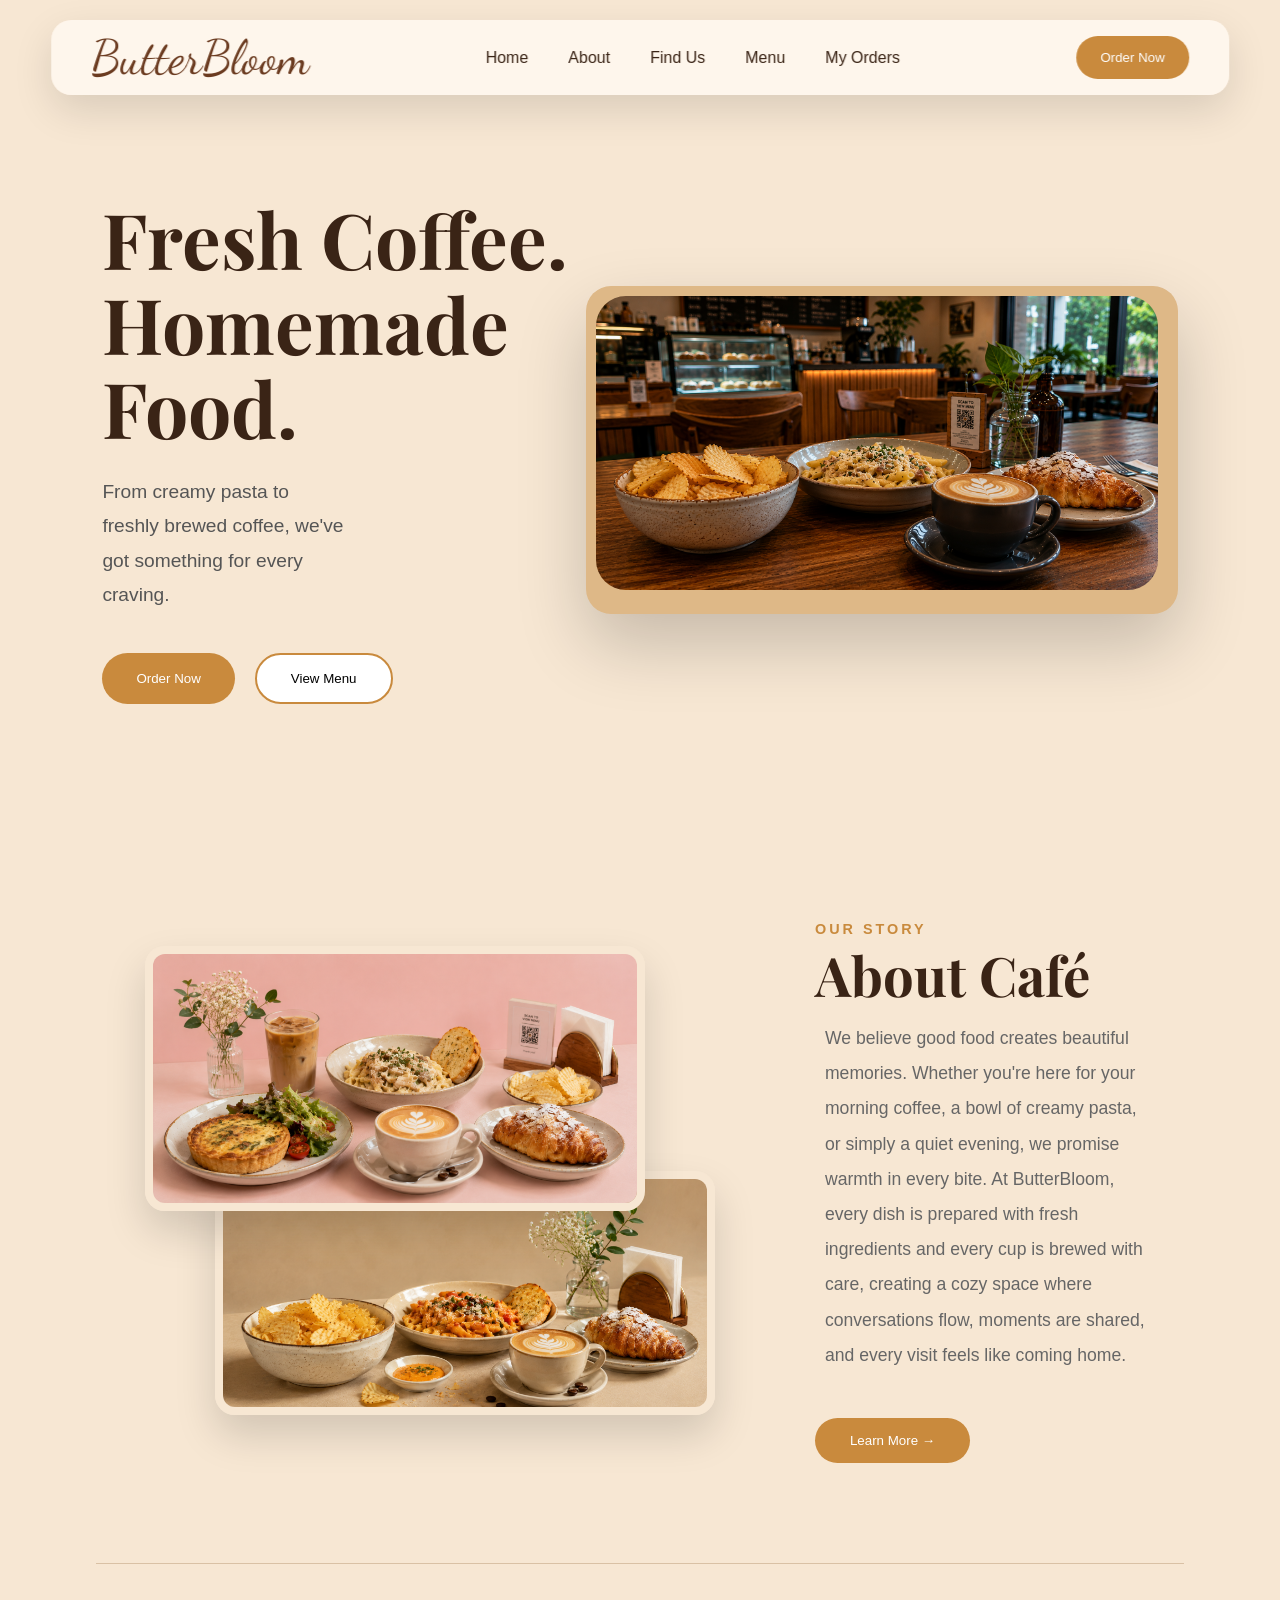
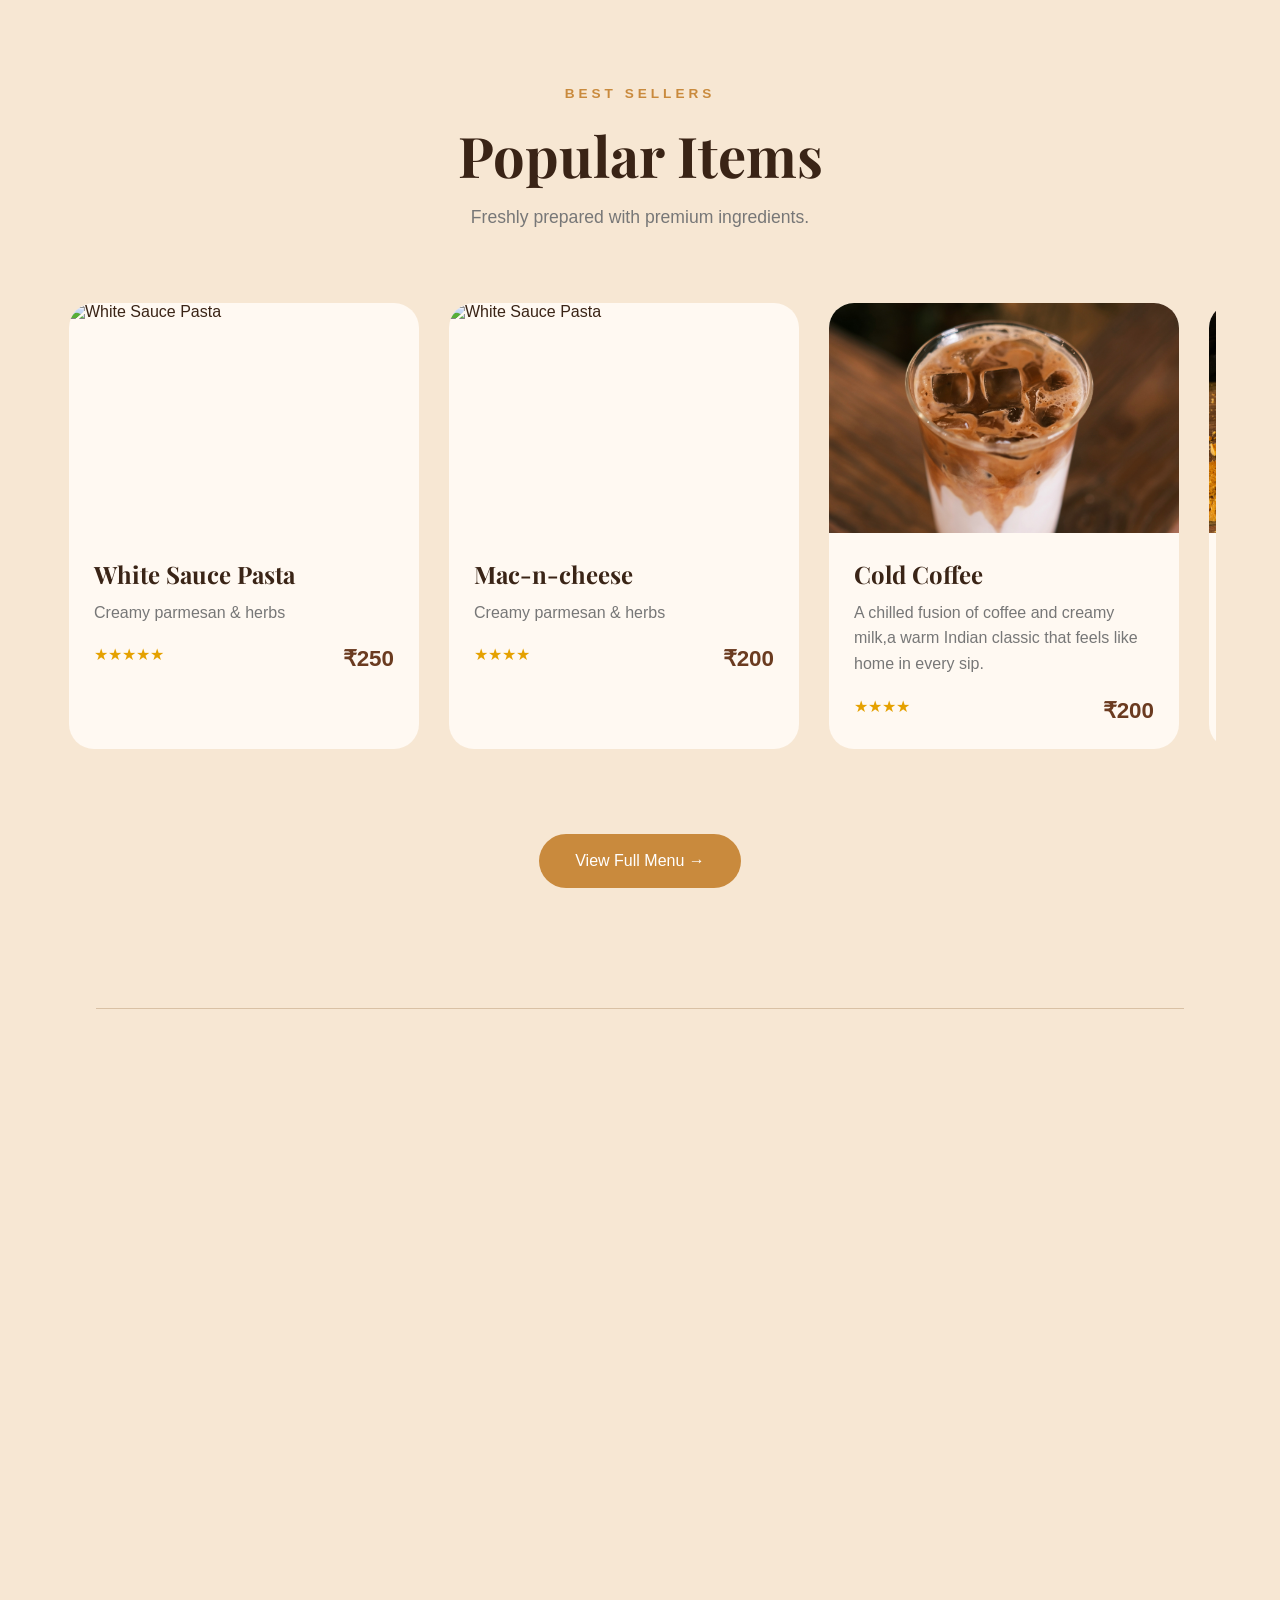
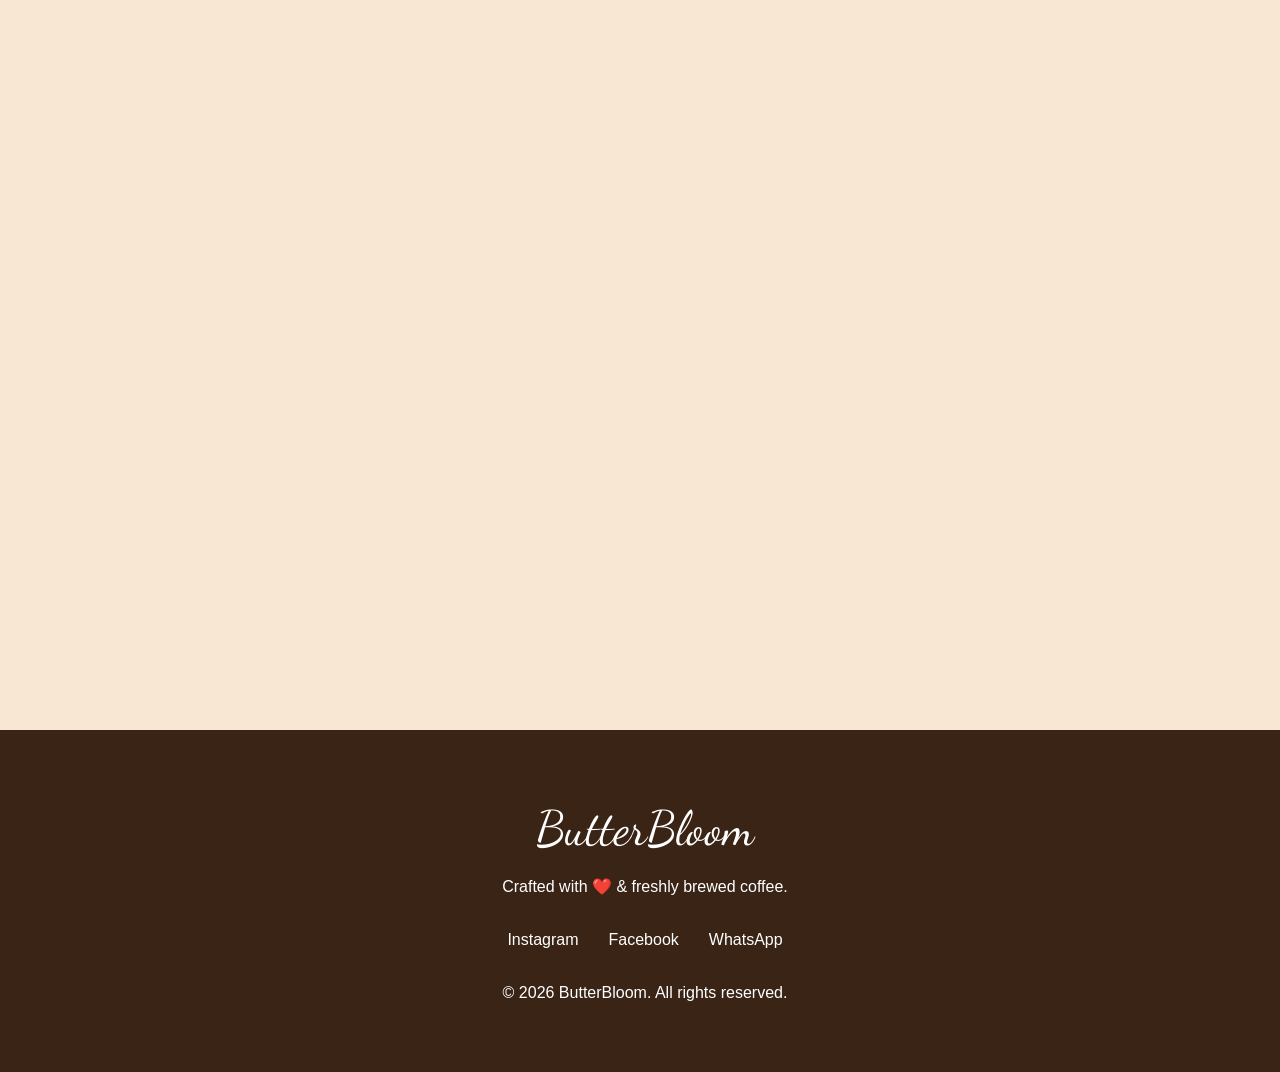
==== index.html @ 163ea584 "changed the media query" ====
<!DOCTYPE html>
<html lang="en">
<head>
    <meta charset="UTF-8">
    <meta name="viewport" content="width=device-width, initial-scale=1.0">
    <title>ButterBloom</title>
    <link rel="preconnect" href="https://fonts.googleapis.com">
<link rel="preconnect" href="https://fonts.gstatic.com" crossorigin>
<link href="https://fonts.googleapis.com/css2?family=Lora:wght@400;500;600;700&display=swap" rel="stylesheet">
    <link rel="stylesheet" href="./style/style.css">
    
   <link rel="preconnect" href="https://fonts.googleapis.com">
<link rel="preconnect" href="https://fonts.gstatic.com" crossorigin>
<link href="https://fonts.googleapis.com/css2?family=Lora:wght@400;500;600;700&display=swap" rel="stylesheet">
    <link rel="stylesheet" href="./style/style.css">
    <link rel="preconnect" href="https://fonts.googleapis.com">
<link rel="preconnect" href="https://fonts.gstatic.com" crossorigin>
<link href="https://fonts.googleapis.com/css2?family=Playfair+Display:ital,wght@0,400..900;1,400..900&display=swap" rel="stylesheet">
<link rel="preconnect" href="https://fonts.googleapis.com">
<link rel="preconnect" href="https://fonts.gstatic.com" crossorigin>
<link href="https://fonts.googleapis.com/css2?family=Dancing+Script:wght@400..700&display=swap" rel="stylesheet">
<link rel="preconnect" href="https://fonts.googleapis.com">
<link rel="preconnect" href="https://fonts.gstatic.com" crossorigin>
<link href="https://fonts.googleapis.com/css2?family=Poppins:ital,wght@0,100;0,200;0,300;0,400;0,500;0,600;0,700;0,800;0,900;1,100;1,200;1,300;1,400;1,500;1,600;1,700;1,800;1,900&display=swap" rel="stylesheet">
</head>
<body>

<!-- NAV BAR -->
    <nav class="navbar">

    <div class="logo">
        ButterBloom
    </div>

    <ul class="nav-links">
        <li><a class="active" href="index.html">Home</a></li>
        <li><a href="#about">About</a></li>
        <li><a  href="#find">Find Us</a></li>
        <li><a href="./pages/menu.html">Menu</a></li>
        <li><a href="../pages/orders.html">My Orders</a></li>
    </ul>

    <button class="order-btn">
      <a href="../pages/menu.html">Order Now</a>
    </button>

</nav>

<!-- HAMBURGER -->

<nav class="hamburger" id="hamburger">
    <!-- <div class="logo2">ButterBloom</div> -->
    <button class="hamburger-btn" id="menuToggle" aria-label="Toggle Navigation" aria-expanded="false">
    <span class="bar"></span>
    <span class="bar"></span>
    <span class="bar"></span>
  </button>

    <!-- <button class="hamburger-btn">☰</button> -->
    <ul class="ham-nav-links" id="ham-nav-links">
        <li><a href="index.html">Home</a></li>
        <li><a href="#about">About</a></li>
        <li><a href="menu.html">Menu</a></li>
        <li><a href="#contact">Contact</a></li>
        <li><a href="../pages/menu.html">My Orders</a></li>
    </ul>
</nav>

<!-- HERO SECTION -->

<section class="hero">

    <div class="hero-content" >

        <h1>
            Fresh Coffee.<br>
            Homemade Food.
        </h1>

        <p>

            From creamy pasta to freshly brewed coffee,
            we've got something for every craving.

        </p>

        <div class="hero-buttons">

            <button class="primary">
             <a href="menu.html"> Order Now</a>
            </button>

            <button class="secondary">
               <a href="menu.html" >View Menu</a>
            </button>

        </div>

    </div>


    <div class="hero-right">

        <img src="../images/img1.png">

    </div>

</section>

<div class="divider hero-about-div"></div>

<!-- ABOUT -->

<section class="about" id="about">

    <span class="section-tag phone-about">
        OUR STORY
    </span>

    <h2 class="phone-about">
        About Café
    </h2>


    <div class="about-images reveal">

        <!-- <img src="../images/img1.png" class="img-big"> -->

        <img src="../images/img2.jpeg" class="img-small top">

        <img src="../images/img3.jpeg" class="img-small bottom">

    </div>


    <div class="about-content reveal">

        <span class="section-tag desktop-about">
            OUR STORY
        </span>

        <h2 class="desktop-about">
            About Café
        </h2>

        <p>

            We believe good food creates beautiful memories. 
            Whether you're here for your morning coffee, a bowl of creamy pasta, or simply a quiet evening, 
            we promise warmth in every bite. 
            At ButterBloom, every dish is prepared with fresh ingredients 
            and every cup is brewed with care, creating a cozy space where conversations flow, 
            moments are shared, and every visit feels like coming home.

        </p>

        <button class="learn-btn">

            Learn More →

        </button>

    </div>

</section>

<div class="divider"></div>


<!-- <img src="https://cdn-icons-png.flaticon.com/512/924/924514.png"
class="bean bean1">

<img src="https://cdn-icons-png.flaticon.com/512/924/924514.png" 
class="bean bean2">-->


<!-- POPULAR ITEMS -->

<section class="popular-section reveal" id="popular">

    <div class="section-header">
        <span>BEST SELLERS</span>
        <h2>Popular Items</h2>
        <p>Freshly prepared with premium ingredients.</p>
    </div>

    <div class="carousel-container">

        <!-- <button id="left" class="carousel-nav">&#10094;</button> -->

        <div class="carousel">

            <div class="card">
                <img src="https://b2958125.smushcdn.com/2958125/wp-content/uploads/white-sauce-pasta-with-cheese.jpg?lossy=1&strip=1&webp=1" alt="White Sauce Pasta">

                <div class="card-content">
                    <h3>White Sauce Pasta</h3>
                    <p>Creamy parmesan & herbs</p>

                    <div class="price-row">
                        <span class="rating">★★★★★</span>
                        <span class="price">₹250</span>
                    </div>
                </div>
            </div>

            <div class="card">
                <img src="https://www.yummytummyaarthi.com/wp-content/uploads/2024/01/mac-and-cheese-1.jpg" alt="White Sauce Pasta">

                <div class="card-content">
                    <h3>Mac-n-cheese</h3>
                    <p>Creamy parmesan & herbs</p>

                    <div class="price-row">
                        <span class="rating">★★★★</span>
                        <span class="price">₹200</span>
                    </div>
                </div>
            </div>

            <div class="card">
                <img src="../images/drinks/coldcoffee.jpg" alt="White Sauce Pasta">

                <div class="card-content">
                    <h3>Cold Coffee</h3>
                    <p>A chilled fusion of coffee and creamy milk,a warm Indian classic that feels like home in every sip.</p>

                    <div class="price-row">
                        <span class="rating">★★★★</span>
                        <span class="price">₹200</span>
                    </div>
                </div>
            </div>

            <div class="card">
                <img src="./images/desserts/cheesecake.jpg" alt="White Sauce Pasta">

                <div class="card-content">
                    <h3>Cheese Cake</h3>
                    <p>A chilled fusion of coffee and creamy milk,a warm Indian classic that feels like home in every sip.</p>

                    <div class="price-row">
                        <span class="rating">★★★★</span>
                        <span class="price">₹200</span>
                    </div>
                </div>
            </div>

            <div class="card">
                <img src="./images/pizza/paneertikkapizza.jpg" alt="White Sauce Pasta">

                <div class="card-content">
                    <h3>Paneer Tikka Pizza</h3>
                    <p>A chilled fusion of coffee and creamy milk,a warm Indian classic that feels like home in every sip.</p>

                    <div class="price-row">
                        <span class="rating">★★★★</span>
                        <span class="price">₹200</span>
                    </div>
                </div>
            </div>


        </div>

        <!-- <button id="right" class="carousel-nav">&#10095;</button> -->

    </div>

    <a href="menu.html" class="menu-btn">
        View Full Menu →
    </a>

</section>

<div class="divider"></div>

<!-- TESTIMONIALS -->

<section class="testimonials reveal">

    <div class="section-header">
        <span>HAPPY CUSTOMERS</span>
        <h2>What People Say</h2>
        <p>Every smile begins with great food.</p>
    </div>

    <div class="testimonial-grid">

        <div class="testimonial-card">
            <div class="stars">★★★★★</div>

            <p>
                The pasta was absolutely delicious and the coffee was one of the
                best I've had. Cozy atmosphere too!
            </p>

            <h4>— Ananya Sharma</h4>
        </div>

        <div class="testimonial-card">
            <div class="stars">★★★★★</div>

            <p>
                Beautiful interiors, quick service and amazing desserts.
                Definitely coming back.
            </p>

            <h4>— Rahul Verma</h4>
        </div>

        <div class="testimonial-card">
            <div class="stars">★★★★★</div>

            <p>
                Loved the ambience. Perfect place to work while enjoying
                a hot cappuccino.
            </p>

            <h4>— Priya Singh</h4>
        </div>

    </div>

</section>

<!-- VISIT US -->

<section class="location reveal" id="find">

    <div class="location-text">

        <span>VISIT US</span>

        <h2>Come Say Hello!</h2>

        <p>
            OUTR<br>
            Bhubaneswar, Odisha
        </p>

        <p>
            Monday - Sunday<br>
            9:00 AM – 8:00 PM
        </p>

        <a href="https://maps.app.goo.gl/BBpHZrZ3RLoeZN6t5" target="_blank" class="primary">
            Get Directions
        </a>

    </div>

    <div class="location-map">

<iframe src="https://www.google.com/maps/embed?pb=!1m18!1m12!1m3!1d1185.2196387924635!2d85.77643682173945!3d20.27662476105991!2m3!1f0!2f0!3f0!3m2!1i1024!2i768!4f13.1!3m3!1m2!1s0x3a19a7001a814341%3A0x3f0c73b7deecc398!2sNesCafe%20OUTR!5e0!3m2!1sen!2sin!4v1782449483945!5m2!1sen!2sin" width="500" height="300" style="border:0;" allowfullscreen="" loading="lazy" referrerpolicy="strict-origin-when-cross-origin"></iframe>    </div>

</section>

<!-- FOOTER -->

<footer>

    <div class="footer-logo">
        ButterBloom
    </div>

    <p>
        Crafted with ❤️ & freshly brewed coffee.
    </p>

    <div class="footer-links">

        <a href="https://instagram.com" target="_blank">Instagram</a>
        <a href="https://facebook.com" target="_blank">Facebook</a>
        <a href="https://web.whatsapp.com" target="_blank">WhatsApp</a>

    </div>

    <p class="copyright">
        © 2026 ButterBloom. All rights reserved.
    </p>

</footer>
</section>
<button id="topBtn">
    ↑
</button>

<script src="../script/script.js"></script>

</body>




</html>
---- style/style.css ----
*{
    margin:0;
    padding:0;
    box-sizing:border-box;
}

html{
    scroll-behavior:smooth;
}

body{

    background:#F7E7D3;

    font-family:'DM Sans',sans-serif;

    color:#3A2416;

    overflow-x:hidden;

}

/* nav bar */

.navbar{

    position:fixed;
    top:20px;
    left:50%;
    transform:translateX(-50%);
    width:92%;
    height:75px;

    display:flex;
    justify-content:space-between;
    align-items:center;
    
    padding:0 40px;
    background:rgba(255,248,240,.85);
    backdrop-filter:blur(5px);
    
    border-radius:20px;
    box-shadow: 0 15px 40px rgba(0,0,0,.12);
    
    z-index:1000;
    transition:.35s;
}

.navbar:hover{

    transform:
    translateX(-50%)
    translateY(-2px);
}

.logo{

    font-family:"Dancing Script",cursive;
    font-size:3rem;
    color:#6b3b20;
}

.nav-links{

    display:flex;
    list-style:none;
    gap:40px;
}

.nav-links a{

    text-decoration:none;
    color:#3A2416;
    font-weight:500;
    transition:.3s;
}

.nav-links a:hover{

    color:#C98A3D;
}

@media (max-width: 1000px) {
    .nav-links {
        display: none;
    }

    .order-btn {
        display: none;
    }

    .navbar {
        padding: 0px 20px;
        height: 75px;
        width: auto;
    }
    
}

.hamburger{
    display:none;
}

.hamburger-btn{
    position:fixed;
    top:30px;
    left:10px;
    z-index:1201;
    width: 45px;;
    height: 45px;;
    border:none;
    border-radius:50%;
    background:#C98A3D;
    cursor:pointer;
    align-items:center;
    justify-content:center;
    flex-direction:column;
    gap:6px;
}

.bar{
    display:block;
    width:24px;
    height:3px;
    border-radius:999px;
    background:white;
    transition:.28s ease;
}

.hamburger.open .bar:nth-child(1){
    transform:translateY(8.5px) rotate(45deg);
}

.hamburger.open .bar:nth-child(2){
    opacity:0;
}

.hamburger.open .bar:nth-child(3){
    transform:translateY(-8.5px) rotate(-45deg);
}

.ham-nav-links {
    position:fixed;
    top:92px;
    left: 10px;
    z-index:1200;
    display:flex;
    flex-direction:column;
    gap:6px;
    width:220px;
    list-style:none;
    padding:14px;
    border-radius:18px;
    background:rgba(255,248,240,.96);
    box-shadow:0 18px 42px rgba(0,0,0,.2);
    backdrop-filter:blur(8px);
    opacity:0;
    transform:translateY(-12px) scale(.96);
    pointer-events:none;
    transition:.28s ease;
}

.ham-nav-links.active {
    opacity:1;
    transform:translateY(0) scale(1);
    pointer-events:auto;
}

.ham-nav-links a{
    display:block;
    color:#3A2416;
    text-decoration:none;
    font-family:"Poppins", sans-serif;
    font-weight:600;
    padding:12px 14px;
    border-radius:12px;
    transition:.25s ease;
}

.ham-nav-links a:hover{
    background:#f6d2a5;
    color:#8a520d;
}

@media (max-width: 1000px) {
    .hamburger {
        display:block;
    }

    .hamburger-btn{
        display:flex;
    }
}

/* order button */

.order-btn{

    border:none;
    padding: 14px 24px;
    border-radius:30px;
    background:#C98A3D;
    color:white;
    cursor:pointer;
    transition:.3s;
    text-decoration:none;
}

.order-btn:hover{

    transform:translateY(-1px);
}

/* hero image*/

.hero{

    min-height:100vh;
    display:flex;
    align-items:center;
    justify-content:space-between;
    padding: 10px 8% 10px;
    position:relative;
    overflow:hidden;
}

.hero-content{

    width:45%;
}

.hero-content h1{

    font-family:"Playfair Display";
    font-size:4.8rem;
    line-height:1.1;
    margin-bottom:25px;
}

.hero-content p{

    font-size:1.2rem;
    line-height:1.8;
    color:#555;
    width:50%;
}

.hero-right{

    width:55%;
    padding: 10px 20px 20px 10px;
    background-color: burlywood;
    border-radius: 25px;
    box-shadow: 0 30px 70px rgba(0,0,0,.20);
}

.hero-right img{

    width:100%;
    border-radius:30px;
}

.hero-about-div {
    display: none;
}

@media (max-width: 1000px) {

    .hero {
        flex-direction: column;
        align-items: center;
        gap: 30px;
        min-width: auto;
        padding: 120px 30px 50px;
        justify-content:center;
        min-height: auto;
        
    }

    .hero-content, .hero-right {
        width: 100%;
    }



    .hero-content p{
        width: 100%;
    }

    .hero-content h1{
        font-size: 3rem;
    }

    .hero-right {
        width: 80%;
        padding: 5px 10px 10px 5px;
        background-color: burlywood;
        border-radius: 25px;
        box-shadow: 10px 10px 10px rgba(0,0,0,.10);
        margin-top: 20px;
    }

    .hero-buttons{
        flex-direction:column;
        width:90%;
        justify-content: space-between;
        align-items: center;
    }

    .primary,
    .secondary{
        width:50%;
        justify-content: center;

    }

    .hero-about-div {
        display: flex;
    }

}

/* buttons */

.hero-buttons{

    display:flex;
    gap:20px;
    margin:40px 0 0;
}

.primary{

    padding: 16px 34px;
    border:none;
    border-radius:35px;
    background:#C98A3D;
    color:white;
    cursor:pointer;
    text-decoration: none;
}

.secondary{

    padding: 16px 34px;
    border:2px solid #C98A3D;
    background:white;
    border-radius:35px;
    cursor:pointer;
    
}

.secondary a{
    text-decoration: none;
    color: black;
}

/* About */

.about{

    display:flex;
    justify-content:space-between;
    align-items:center;
    padding:20px 9% 100px;
}

.about p{
    padding: 10px;
}

.about-images{

    width:90%;
    position:relative;
}

.img-big{

    width:100%;
    border-radius:28px;
    box-shadow: 0 25px 60px rgba(0,0,0,.15);
}

.phone-about {
    display: none;
}

.top{

    position:absolute;
    width:500px;
    top: -20px;
    right:100px;
    border-radius:20px;
    border:8px solid #F7E7D3;
    box-shadow: 0 20px 40px rgba(0,0,0,.15);
}

.bottom{

    position:absolute;
    width:500px;
    bottom: -20px;
    left: 30px;
    border-radius:20px;
    border:8px solid #F7E7D3;
    box-shadow: 0 20px 40px rgba(0,0,0,.15);
}

.about-content{

    width:45%;
}

.section-tag{

    letter-spacing:3px;
    color:#C98A3D;
    font-size:.9rem;
    font-weight:bold;
}

.about-content h2{

    font-family:"Playfair Display";
    font-size:3.4rem;
    margin: 15px 0 25px;
}

.about h2{

    font-family:"Playfair Display";
    font-size:3.4rem;
    margin: 0px 0 0px;
}

.about-content p{

    font-size:1.1rem;
    line-height:2;
    color:#666;
    margin-bottom:35px;
}

.learn-btn{

    background:#C98A3D;
    color:white;
    border:none;
    padding: 15px 35px;
    border-radius:35px;
    cursor:pointer;
    transition:.35s;
}

.learn-btn:hover{

    transform:translateY(-5px);
    box-shadow: 0 15px 30px rgba(0,0,0,.15);
}

@media (max-width:1100px){

    .about{
        flex-direction:column;
    }

    .about-images,
    .about-content{
        width:100%;
    }

    .about-images img{
        width: 80%;
        top: 30px;
    }

    .top {
        right: 30px;
        top: 0px;
    }

    .bottom {
        left: 50px;
        bottom: 0px;
    }

    .desktop-about {
        display: none;
    }

    .phone-about {
        display: flex;
    }

    .about-content{
        text-align:center;
        margin-top: 50px;
    }

    .top, .bottom {
        position: relative;
        width: 45%;
        border: none;
        margin-top: 20px;
    }

    .about-images {
        display: flex;
        flex-direction: column;
        align-items: center;
    }

}

/* divider */

.divider{

    width:85%;
    height:1px;
    background:#d9c1a5;
    margin:auto;
}



/* floating beans */

/* .bean{

    position:absolute;
    width:50px;
    opacity:.6;
}

.bean1{

    top:900px;
    left:80px;
}

.bean2{

    top:1200px;
    right:120px;
} */

/* reveal animation */

.reveal{

    opacity:0;
    transform:translateY(80px);
    transition:1s;
}

.reveal.active{

    opacity:1;
    transform:translateY(0);
}

/* popular items */

.popular-section {
    padding: 120px 5%;
    background: #F7E7D3;
}

.section-header {
    text-align: center;
    margin-bottom: 60px;
}

.section-header span {
    color: #C98A3D;
    letter-spacing: 4px;
    font-size: .85rem;
    font-weight: 700;
}

.section-header h2 {
    font-family: "Playfair Display", serif;
    font-size: 3.5rem;
    margin: 15px 0;
}

.section-header p {
    color: #777;
    font-size: 1.1rem;
}

.carousel-container {
    position: relative;
}

.carousel {
    display: flex;
    gap: 30px;
    overflow-x: auto;
    scroll-behavior: smooth;
    scrollbar-width: none;
    padding: 15px 5px;
}

.carousel::-webkit-scrollbar {
    display: none;
}

.card {
    min-width: 350px;
    background: #FFF9F2;
    border-radius: 25px;
    overflow: hidden;
    flex-shrink: 0;
    /* box-shadow: 0 15px 35px rgba(0,0,0,.08); */
    transition: .35s;
    overflow-wrap: break-word;
    max-width: 350px;
    
    display: flex;
    flex-direction: column;
    flex: 1;
}

.card:hover {
    transform: translateY(-12px);
    box-shadow: 0 10px 20px rgba(0,0,0,.18);
}

.card img {
    width: 100%;
    height: 230px;
    object-fit: cover;
    transition: .4s;
}

.card-content {
    padding: 25px;
}

.card-content h3 {
    font-family: "Playfair Display", serif;
    font-size: 1.5rem;
    margin-bottom: 10px;
}

.card-content p {
    color: #777;
    line-height: 1.6;
    margin-bottom: 20px;
}

.price-row {
    display: flex;
    justify-content: space-between;
    /* align-items: center; */
    
}

.rating {
    color: #E5A100;
}

.price {
    color: #6B3B20;
    font-size: 1.4rem;
    font-weight: bold;
}

#left {
    left: -25px;
}

#right {
    right: -25px;
}

.menu-btn {
    display: block;
    width: fit-content;
    margin: 70px auto 0;
    padding: 18px 36px;
    background: #C98A3D;
    color: white;
    text-decoration: none;
    border-radius: 40px;
    transition: .35s;
}

.menu-btn:hover {
    transform: translateY(-5px);
    box-shadow: 0 15px 30px rgba(0,0,0,.15);
}

@media (max-width:600px){

    .card{
        min-width:85%;
    }

}

/* testimonial */

.testimonials {
    padding: 120px 8%;
}

.testimonial-grid {
    display: flex;
    gap: 30px;
    margin-top: 60px;
}

.testimonial-card {
    flex: 1;
    background: #FFF9F2;
    padding: 35px;
    border-radius: 20px;
    box-shadow: 0 15px 35px rgba(0,0,0,.08);
    transition: .3s;
}

.testimonial-card:hover {
    transform: translateY(-10px);
    box-shadow: 0 20px 45px rgba(0,0,0,.15);
}

.stars {
    color: #E5A100;
    font-size: 1.3rem;
    margin-bottom: 15px;
}

.testimonial-card p {
    color: #666;
    line-height: 1.8;
}

.testimonial-card h4 {
    margin-top: 20px;
    color: #3A2416;
}

@media (max-width:900px){

    .testimonial-grid{
        flex-direction:column;
    }

}

/* find us */

.location {
    display: flex;
    justify-content: space-between;
    align-items: center;
    gap: 60px;
    padding: 120px 8%;
}

.location-text {
    width: 40%;
}

.location-text h2 {
    font-family: "Playfair Display", serif;
    font-size: 3rem;
    margin: 15px 0 30px;
}

.location-text p {
    line-height: 2;
    margin-bottom: 25px;
    color: #666;
}

.location-map {
    width: 55%;
}

.location-map iframe {
    width: 100%;
    height: 400px;
    border: none;
    border-radius: 20px;
    box-shadow: 0 20px 45px rgba(0,0,0,.12);
}

@media (max-width:900px){

    .location{
        flex-direction:column;
    }

    .location-text,
    .location-map{
        width:100%;
    }

}

/* footer */

footer {
    background-color:#3A2416;
    color: white;
    text-align: center;
    padding: 70px 20px;
    margin-right: -10px;
}

.footer-logo {
    font-family: "Dancing Script",cursive;
    font-size: 3rem;
    margin-bottom: 20px;
    /* color:#3A2416; */
}

.footer-links {
    display: flex;
    justify-content: center;
    gap: 30px;
    margin: 35px 0;
    cursor: pointer;
}

.footer-links a {
    color: white;
    text-decoration: none;
    transition: .3s;
    /* color:#3A2416; */
}

.footer-links a:hover {
    color: #C98A3D;
}

@media (max-width:600px){

    .footer-links{
        flex-direction:column;
        gap:15px;
    }

}

/* back to top */

#topBtn {
    position: fixed;
    right: 30px;
    bottom:120px;
    width: 55px;
    height: 55px;
    border: none;
    border-radius: 50%;
    background: #C98A3D;
    color: white;
    font-size: 1.4rem;
    cursor: pointer;
    display: block;
    box-shadow: 0 10px 30px rgba(0,0,0,.2);
    transition: 0.2s;
    opacity: 75%;
}

#topBtn:hover {
    opacity: 100%;
}

.order-btn a{
    text-decoration:none;
    color:white;
}

.primary a{
    text-decoration:none;
    color:white;
}

.secondary a{
    text-decoration:none;
    
}

.filter-btn {
  padding: 10px 16px;
  border: none;
  background: transparent;
  cursor: pointer;
  transition: 0.3s;
  border: 2px solid #C98A3D;
  border-radius:20px;
}

.filter-btn:hover {
  color: #C98A3D; ; /*  order-now color */
}

.filter-btn.active {
  background-color:#C98A3D;
  color: white;
  border-radius: 20px;
}

.nav-links a.active{
    color: #B65E3C;
    font-weight:600;
    position:relative;

}

/* for all sections */
@media (max-width:768px) {

    h1{
        font-size:2.8rem;
    }

    h2{
        font-size:2rem;
    }

}

@media (max-width:1000px){

    section{
        padding:80px 20px;
    }

    button{

        min-height:48px;
        padding:14px 28px;
    }

}
---- style/style.css ----
*{
    margin:0;
    padding:0;
    box-sizing:border-box;
}

html{
    scroll-behavior:smooth;
}

body{

    background:#F7E7D3;

    font-family:'DM Sans',sans-serif;

    color:#3A2416;

    overflow-x:hidden;

}

/* nav bar */

.navbar{

    position:fixed;
    top:20px;
    left:50%;
    transform:translateX(-50%);
    width:92%;
    height:75px;

    display:flex;
    justify-content:space-between;
    align-items:center;
    
    padding:0 40px;
    background:rgba(255,248,240,.85);
    backdrop-filter:blur(5px);
    
    border-radius:20px;
    box-shadow: 0 15px 40px rgba(0,0,0,.12);
    
    z-index:1000;
    transition:.35s;
}

.navbar:hover{

    transform:
    translateX(-50%)
    translateY(-2px);
}

.logo{

    font-family:"Dancing Script",cursive;
    font-size:3rem;
    color:#6b3b20;
}

.nav-links{

    display:flex;
    list-style:none;
    gap:40px;
}

.nav-links a{

    text-decoration:none;
    color:#3A2416;
    font-weight:500;
    transition:.3s;
}

.nav-links a:hover{

    color:#C98A3D;
}

@media (max-width: 1000px) {
    .nav-links {
        display: none;
    }

    .order-btn {
        display: none;
    }

    .navbar {
        padding: 0px 20px;
        height: 75px;
        width: auto;
    }
    
}

.hamburger{
    display:none;
}

.hamburger-btn{
    position:fixed;
    top:30px;
    left:10px;
    z-index:1201;
    width: 45px;;
    height: 45px;;
    border:none;
    border-radius:50%;
    background:#C98A3D;
    cursor:pointer;
    align-items:center;
    justify-content:center;
    flex-direction:column;
    gap:6px;
}

.bar{
    display:block;
    width:24px;
    height:3px;
    border-radius:999px;
    background:white;
    transition:.28s ease;
}

.hamburger.open .bar:nth-child(1){
    transform:translateY(8.5px) rotate(45deg);
}

.hamburger.open .bar:nth-child(2){
    opacity:0;
}

.hamburger.open .bar:nth-child(3){
    transform:translateY(-8.5px) rotate(-45deg);
}

.ham-nav-links {
    position:fixed;
    top:92px;
    left: 10px;
    z-index:1200;
    display:flex;
    flex-direction:column;
    gap:6px;
    width:220px;
    list-style:none;
    padding:14px;
    border-radius:18px;
    background:rgba(255,248,240,.96);
    box-shadow:0 18px 42px rgba(0,0,0,.2);
    backdrop-filter:blur(8px);
    opacity:0;
    transform:translateY(-12px) scale(.96);
    pointer-events:none;
    transition:.28s ease;
}

.ham-nav-links.active {
    opacity:1;
    transform:translateY(0) scale(1);
    pointer-events:auto;
}

.ham-nav-links a{
    display:block;
    color:#3A2416;
    text-decoration:none;
    font-family:"Poppins", sans-serif;
    font-weight:600;
    padding:12px 14px;
    border-radius:12px;
    transition:.25s ease;
}

.ham-nav-links a:hover{
    background:#f6d2a5;
    color:#8a520d;
}

@media (max-width: 1000px) {
    .hamburger {
        display:block;
    }

    .hamburger-btn{
        display:flex;
    }
}

/* order button */

.order-btn{

    border:none;
    padding: 14px 24px;
    border-radius:30px;
    background:#C98A3D;
    color:white;
    cursor:pointer;
    transition:.3s;
    text-decoration:none;
}

.order-btn:hover{

    transform:translateY(-1px);
}

/* hero image*/

.hero{

    min-height:100vh;
    display:flex;
    align-items:center;
    justify-content:space-between;
    padding: 10px 8% 10px;
    position:relative;
    overflow:hidden;
}

.hero-content{

    width:45%;
}

.hero-content h1{

    font-family:"Playfair Display";
    font-size:4.8rem;
    line-height:1.1;
    margin-bottom:25px;
}

.hero-content p{

    font-size:1.2rem;
    line-height:1.8;
    color:#555;
    width:50%;
}

.hero-right{

    width:55%;
    padding: 10px 20px 20px 10px;
    background-color: burlywood;
    border-radius: 25px;
    box-shadow: 0 30px 70px rgba(0,0,0,.20);
}

.hero-right img{

    width:100%;
    border-radius:30px;
}

.hero-about-div {
    display: none;
}

@media (max-width: 1000px) {

    .hero {
        flex-direction: column;
        align-items: center;
        gap: 30px;
        min-width: auto;
        padding: 120px 30px 50px;
        justify-content:center;
        min-height: auto;
        
    }

    .hero-content, .hero-right {
        width: 100%;
    }



    .hero-content p{
        width: 100%;
    }

    .hero-content h1{
        font-size: 3rem;
    }

    .hero-right {
        width: 80%;
        padding: 5px 10px 10px 5px;
        background-color: burlywood;
        border-radius: 25px;
        box-shadow: 10px 10px 10px rgba(0,0,0,.10);
        margin-top: 20px;
    }

    .hero-buttons{
        flex-direction:column;
        width:90%;
        justify-content: space-between;
        align-items: center;
    }

    .primary,
    .secondary{
        width:50%;
        justify-content: center;

    }

    .hero-about-div {
        display: flex;
    }

}

/* buttons */

.hero-buttons{

    display:flex;
    gap:20px;
    margin:40px 0 0;
}

.primary{

    padding: 16px 34px;
    border:none;
    border-radius:35px;
    background:#C98A3D;
    color:white;
    cursor:pointer;
    text-decoration: none;
}

.secondary{

    padding: 16px 34px;
    border:2px solid #C98A3D;
    background:white;
    border-radius:35px;
    cursor:pointer;
    
}

.secondary a{
    text-decoration: none;
    color: black;
}

/* About */

.about{

    display:flex;
    justify-content:space-between;
    align-items:center;
    padding:20px 9% 100px;
}

.about p{
    padding: 10px;
}

.about-images{

    width:90%;
    position:relative;
}

.img-big{

    width:100%;
    border-radius:28px;
    box-shadow: 0 25px 60px rgba(0,0,0,.15);
}

.phone-about {
    display: none;
}

.top{

    position:absolute;
    width:500px;
    top: -20px;
    right:100px;
    border-radius:20px;
    border:8px solid #F7E7D3;
    box-shadow: 0 20px 40px rgba(0,0,0,.15);
}

.bottom{

    position:absolute;
    width:500px;
    bottom: -20px;
    left: 30px;
    border-radius:20px;
    border:8px solid #F7E7D3;
    box-shadow: 0 20px 40px rgba(0,0,0,.15);
}

.about-content{

    width:45%;
}

.section-tag{

    letter-spacing:3px;
    color:#C98A3D;
    font-size:.9rem;
    font-weight:bold;
}

.about-content h2{

    font-family:"Playfair Display";
    font-size:3.4rem;
    margin: 15px 0 25px;
}

.about h2{

    font-family:"Playfair Display";
    font-size:3.4rem;
    margin: 0px 0 0px;
}

.about-content p{

    font-size:1.1rem;
    line-height:2;
    color:#666;
    margin-bottom:35px;
}

.learn-btn{

    background:#C98A3D;
    color:white;
    border:none;
    padding: 15px 35px;
    border-radius:35px;
    cursor:pointer;
    transition:.35s;
}

.learn-btn:hover{

    transform:translateY(-5px);
    box-shadow: 0 15px 30px rgba(0,0,0,.15);
}

@media (max-width:1100px){

    .about{
        flex-direction:column;
    }

    .about-images,
    .about-content{
        width:100%;
    }

    .about-images img{
        width: 80%;
        top: 30px;
    }

    .top {
        right: 30px;
        top: 0px;
    }

    .bottom {
        left: 50px;
        bottom: 0px;
    }

    .desktop-about {
        display: none;
    }

    .phone-about {
        display: flex;
    }

    .about-content{
        text-align:center;
        margin-top: 50px;
    }

    .top, .bottom {
        position: relative;
        width: 45%;
        border: none;
        margin-top: 20px;
    }

    .about-images {
        display: flex;
        flex-direction: column;
        align-items: center;
    }

}

/* divider */

.divider{

    width:85%;
    height:1px;
    background:#d9c1a5;
    margin:auto;
}



/* floating beans */

/* .bean{

    position:absolute;
    width:50px;
    opacity:.6;
}

.bean1{

    top:900px;
    left:80px;
}

.bean2{

    top:1200px;
    right:120px;
} */

/* reveal animation */

.reveal{

    opacity:0;
    transform:translateY(80px);
    transition:1s;
}

.reveal.active{

    opacity:1;
    transform:translateY(0);
}

/* popular items */

.popular-section {
    padding: 120px 5%;
    background: #F7E7D3;
}

.section-header {
    text-align: center;
    margin-bottom: 60px;
}

.section-header span {
    color: #C98A3D;
    letter-spacing: 4px;
    font-size: .85rem;
    font-weight: 700;
}

.section-header h2 {
    font-family: "Playfair Display", serif;
    font-size: 3.5rem;
    margin: 15px 0;
}

.section-header p {
    color: #777;
    font-size: 1.1rem;
}

.carousel-container {
    position: relative;
}

.carousel {
    display: flex;
    gap: 30px;
    overflow-x: auto;
    scroll-behavior: smooth;
    scrollbar-width: none;
    padding: 15px 5px;
}

.carousel::-webkit-scrollbar {
    display: none;
}

.card {
    min-width: 350px;
    background: #FFF9F2;
    border-radius: 25px;
    overflow: hidden;
    flex-shrink: 0;
    /* box-shadow: 0 15px 35px rgba(0,0,0,.08); */
    transition: .35s;
    overflow-wrap: break-word;
    max-width: 350px;
    
    display: flex;
    flex-direction: column;
    flex: 1;
}

.card:hover {
    transform: translateY(-12px);
    box-shadow: 0 10px 20px rgba(0,0,0,.18);
}

.card img {
    width: 100%;
    height: 230px;
    object-fit: cover;
    transition: .4s;
}

.card-content {
    padding: 25px;
}

.card-content h3 {
    font-family: "Playfair Display", serif;
    font-size: 1.5rem;
    margin-bottom: 10px;
}

.card-content p {
    color: #777;
    line-height: 1.6;
    margin-bottom: 20px;
}

.price-row {
    display: flex;
    justify-content: space-between;
    /* align-items: center; */
    
}

.rating {
    color: #E5A100;
}

.price {
    color: #6B3B20;
    font-size: 1.4rem;
    font-weight: bold;
}

#left {
    left: -25px;
}

#right {
    right: -25px;
}

.menu-btn {
    display: block;
    width: fit-content;
    margin: 70px auto 0;
    padding: 18px 36px;
    background: #C98A3D;
    color: white;
    text-decoration: none;
    border-radius: 40px;
    transition: .35s;
}

.menu-btn:hover {
    transform: translateY(-5px);
    box-shadow: 0 15px 30px rgba(0,0,0,.15);
}

@media (max-width:600px){

    .card{
        min-width:85%;
    }

}

/* testimonial */

.testimonials {
    padding: 120px 8%;
}

.testimonial-grid {
    display: flex;
    gap: 30px;
    margin-top: 60px;
}

.testimonial-card {
    flex: 1;
    background: #FFF9F2;
    padding: 35px;
    border-radius: 20px;
    box-shadow: 0 15px 35px rgba(0,0,0,.08);
    transition: .3s;
}

.testimonial-card:hover {
    transform: translateY(-10px);
    box-shadow: 0 20px 45px rgba(0,0,0,.15);
}

.stars {
    color: #E5A100;
    font-size: 1.3rem;
    margin-bottom: 15px;
}

.testimonial-card p {
    color: #666;
    line-height: 1.8;
}

.testimonial-card h4 {
    margin-top: 20px;
    color: #3A2416;
}

@media (max-width:900px){

    .testimonial-grid{
        flex-direction:column;
    }

}

/* find us */

.location {
    display: flex;
    justify-content: space-between;
    align-items: center;
    gap: 60px;
    padding: 120px 8%;
}

.location-text {
    width: 40%;
}

.location-text h2 {
    font-family: "Playfair Display", serif;
    font-size: 3rem;
    margin: 15px 0 30px;
}

.location-text p {
    line-height: 2;
    margin-bottom: 25px;
    color: #666;
}

.location-map {
    width: 55%;
}

.location-map iframe {
    width: 100%;
    height: 400px;
    border: none;
    border-radius: 20px;
    box-shadow: 0 20px 45px rgba(0,0,0,.12);
}

@media (max-width:900px){

    .location{
        flex-direction:column;
    }

    .location-text,
    .location-map{
        width:100%;
    }

}

/* footer */

footer {
    background-color:#3A2416;
    color: white;
    text-align: center;
    padding: 70px 20px;
    margin-right: -10px;
}

.footer-logo {
    font-family: "Dancing Script",cursive;
    font-size: 3rem;
    margin-bottom: 20px;
    /* color:#3A2416; */
}

.footer-links {
    display: flex;
    justify-content: center;
    gap: 30px;
    margin: 35px 0;
    cursor: pointer;
}

.footer-links a {
    color: white;
    text-decoration: none;
    transition: .3s;
    /* color:#3A2416; */
}

.footer-links a:hover {
    color: #C98A3D;
}

@media (max-width:600px){

    .footer-links{
        flex-direction:column;
        gap:15px;
    }

}

/* back to top */

#topBtn {
    position: fixed;
    right: 30px;
    bottom:120px;
    width: 55px;
    height: 55px;
    border: none;
    border-radius: 50%;
    background: #C98A3D;
    color: white;
    font-size: 1.4rem;
    cursor: pointer;
    display: block;
    box-shadow: 0 10px 30px rgba(0,0,0,.2);
    transition: 0.2s;
    opacity: 75%;
}

#topBtn:hover {
    opacity: 100%;
}

.order-btn a{
    text-decoration:none;
    color:white;
}

.primary a{
    text-decoration:none;
    color:white;
}

.secondary a{
    text-decoration:none;
    
}

.filter-btn {
  padding: 10px 16px;
  border: none;
  background: transparent;
  cursor: pointer;
  transition: 0.3s;
  border: 2px solid #C98A3D;
  border-radius:20px;
}

.filter-btn:hover {
  color: #C98A3D; ; /*  order-now color */
}

.filter-btn.active {
  background-color:#C98A3D;
  color: white;
  border-radius: 20px;
}

.nav-links a.active{
    color: #B65E3C;
    font-weight:600;
    position:relative;

}

/* for all sections */
@media (max-width:768px) {

    h1{
        font-size:2.8rem;
    }

    h2{
        font-size:2rem;
    }

}

@media (max-width:1000px){

    section{
        padding:80px 20px;
    }

    button{

        min-height:48px;
        padding:14px 28px;
    }

}
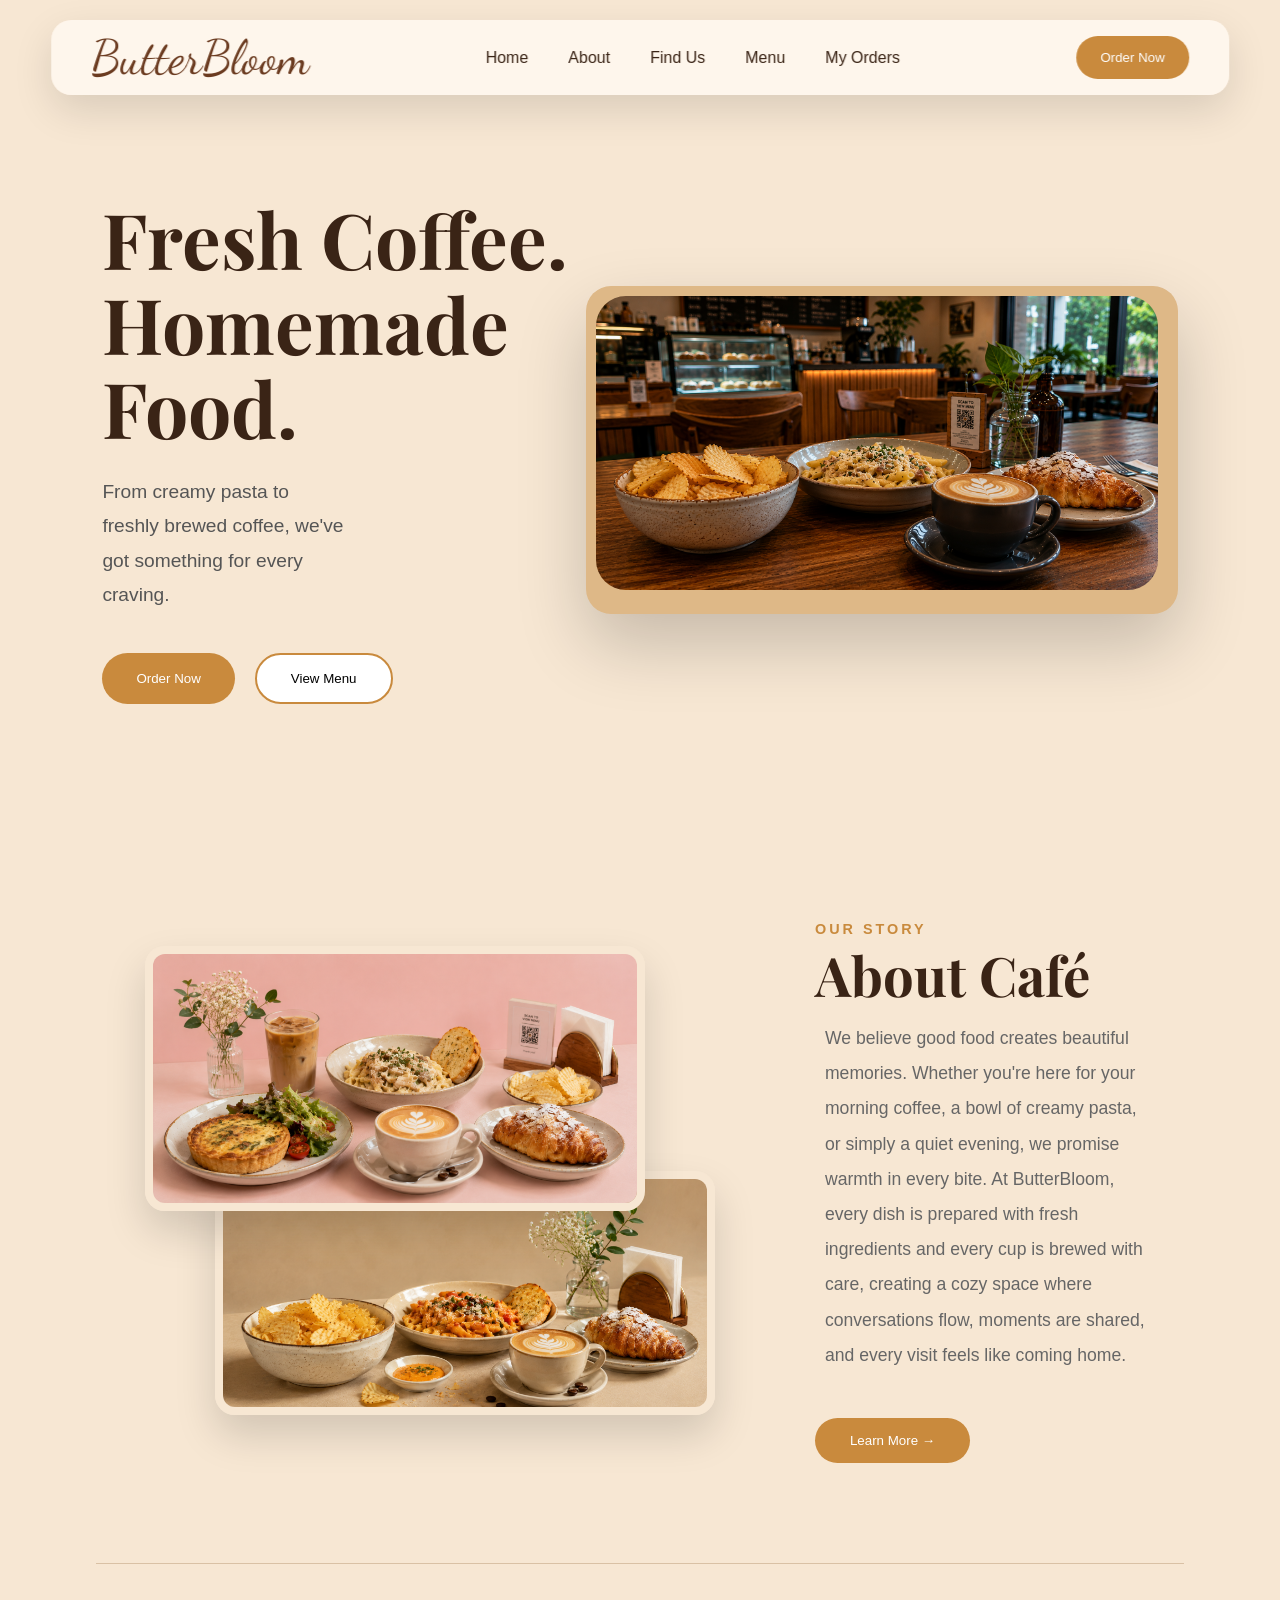
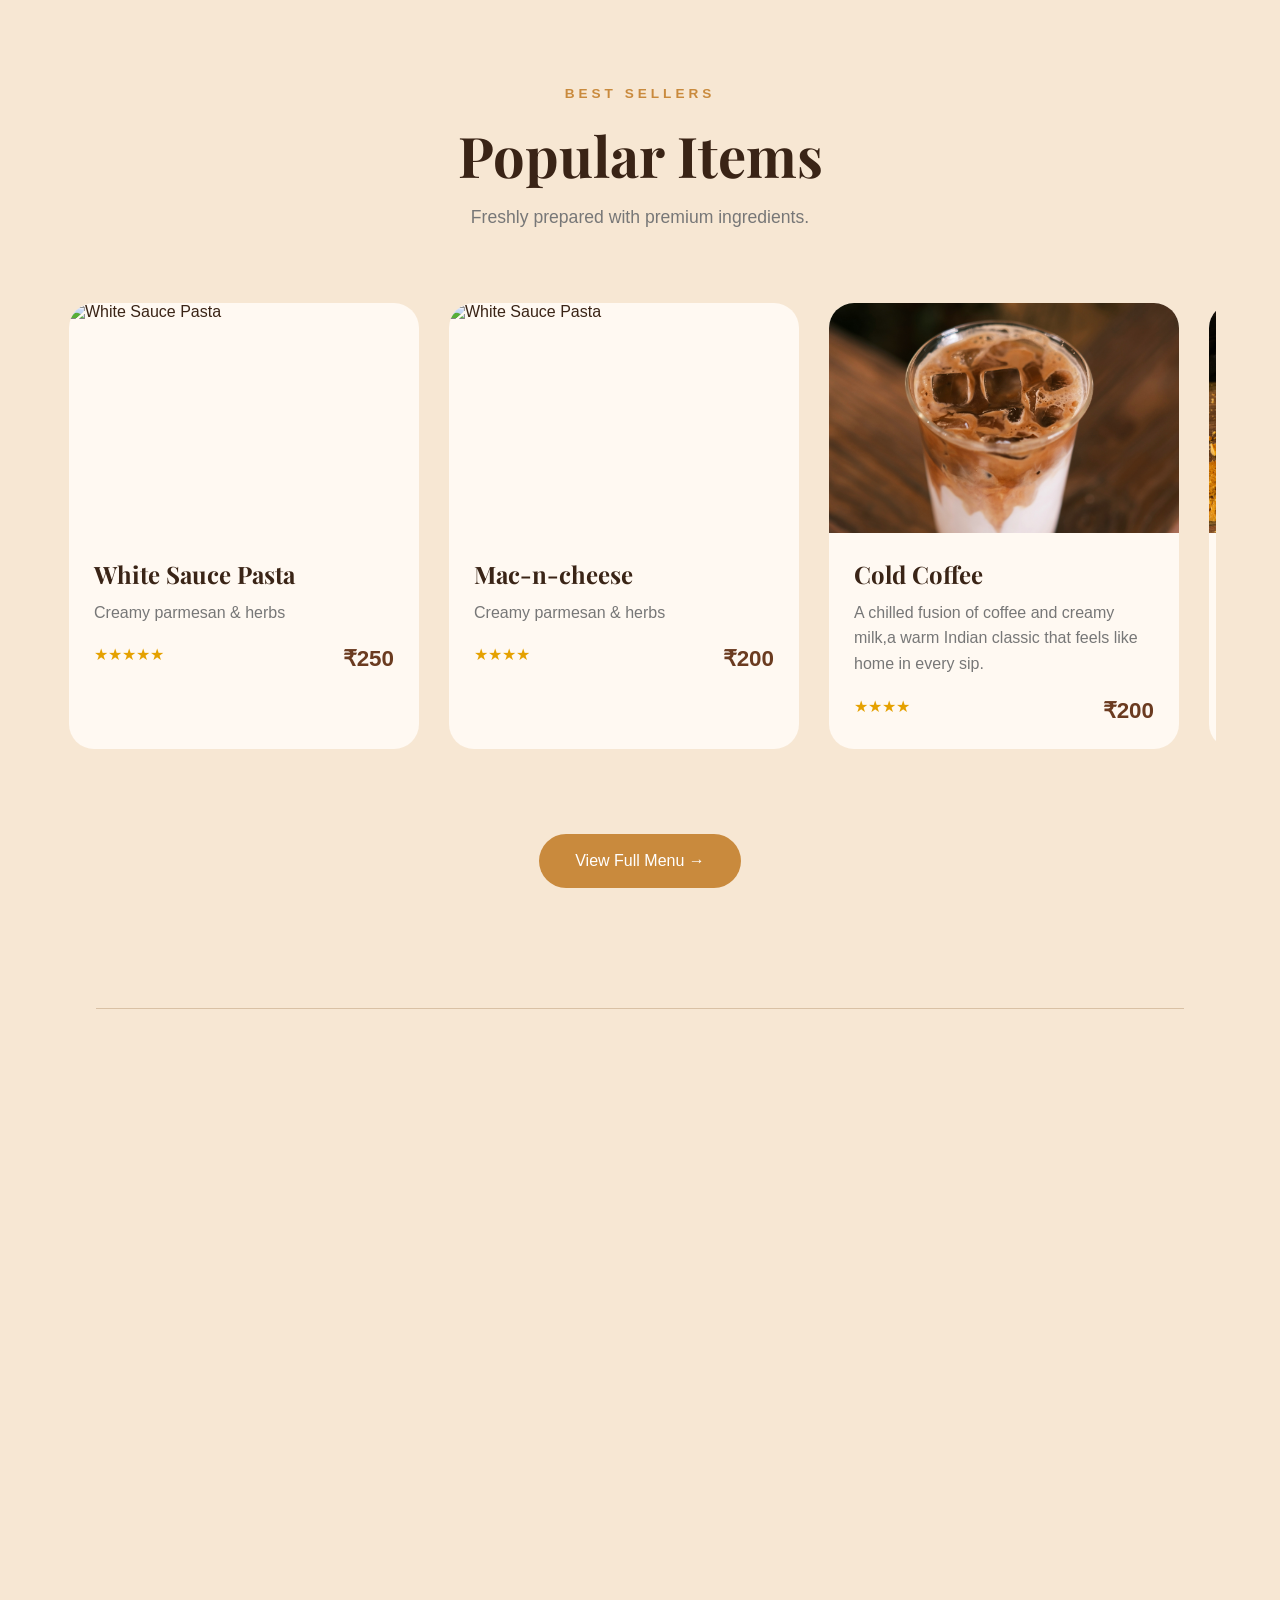
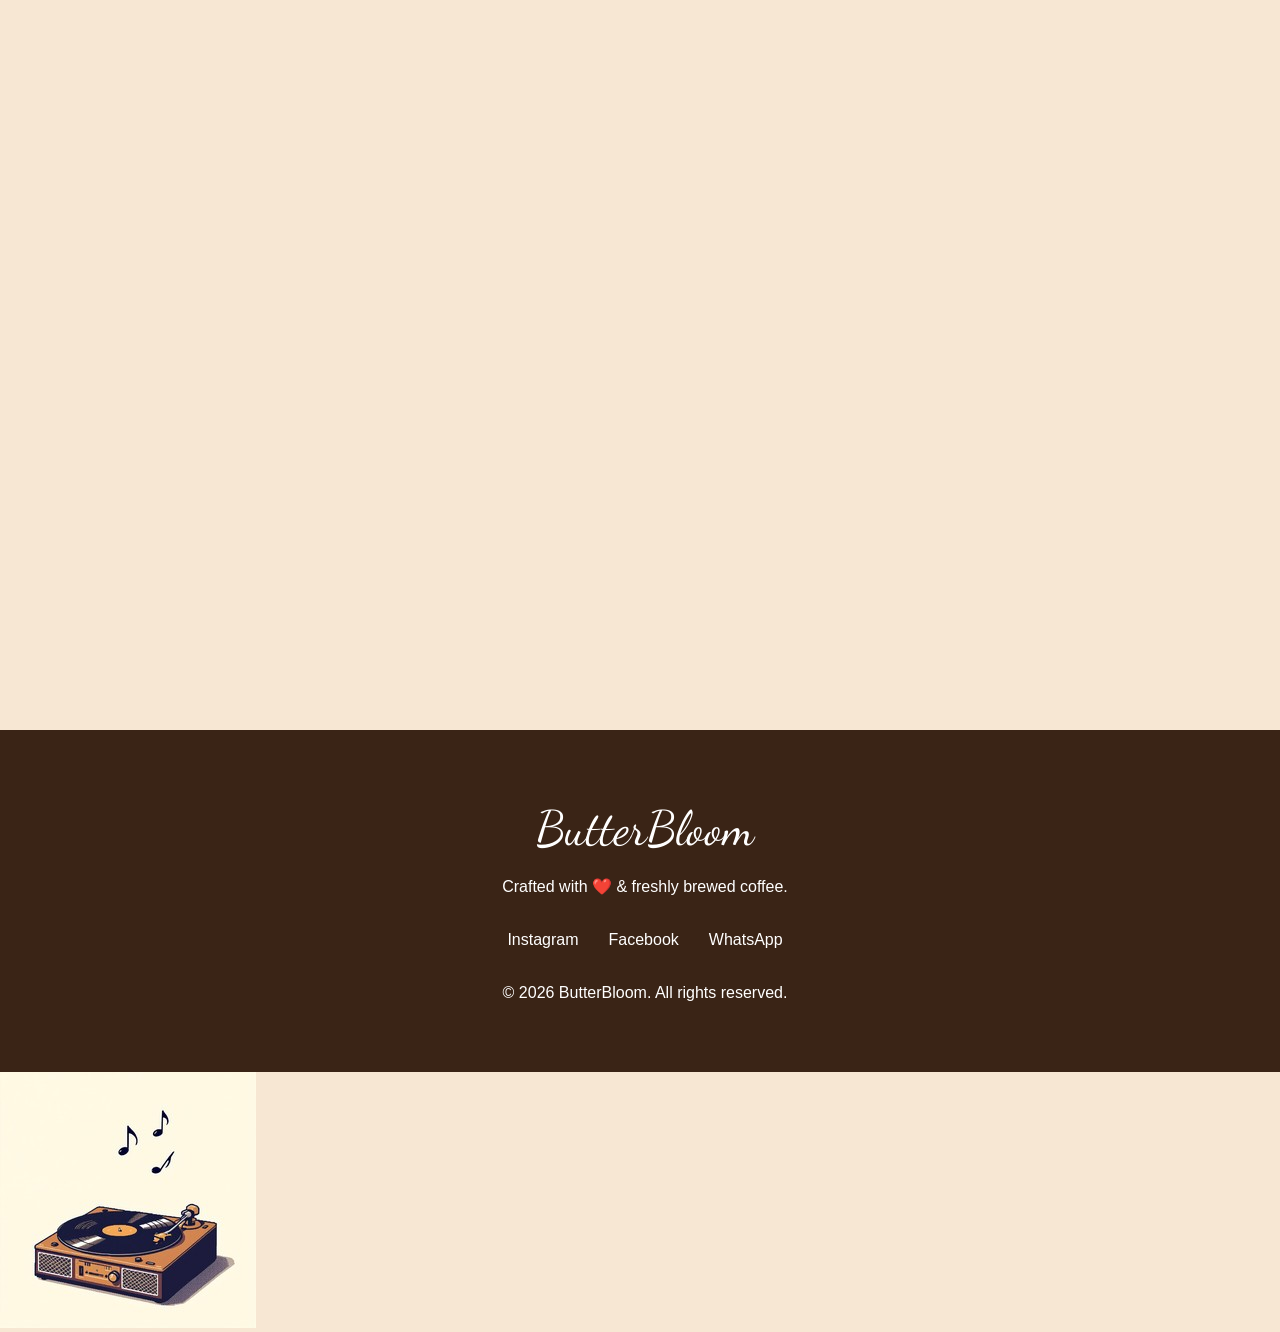
==== commit 411d79f8: "Merge branch 'main' into menu" ====
--- a/index.html
+++ b/index.html
@@ -37,11 +37,11 @@
         <li><a href="#about">About</a></li>
         <li><a  href="#find">Find Us</a></li>
         <li><a href="./pages/menu.html">Menu</a></li>
-        <li><a href="../pages/orders.html">My Orders</a></li>
+        <li><a href="./pages/orders.html">My Orders</a></li>
     </ul>
 
     <button class="order-btn">
-      <a href="../pages/menu.html">Order Now</a>
+      <a href="./pages/menu.html">Order Now</a>
     </button>
 
 </nav>
@@ -60,9 +60,9 @@
     <ul class="ham-nav-links" id="ham-nav-links">
         <li><a href="index.html">Home</a></li>
         <li><a href="#about">About</a></li>
-        <li><a href="menu.html">Menu</a></li>
-        <li><a href="#contact">Contact</a></li>
-        <li><a href="../pages/menu.html">My Orders</a></li>
+        <li><a href="#find">Find Us</a></li>
+        <li><a href="./pages/menu.html">Menu</a></li>
+        <li><a href="./pages/orders.html">My Orders</a></li>
     </ul>
 </nav>
 
@@ -386,7 +386,17 @@
     ↑
 </button>
 
-<script src="../script/script.js"></script>
+<div class="music-player" id="musicPlayer">
+    <img src="./images/retro-music-player.jpg" alt="Music">
+
+    <audio id="bgMusic" loop>
+        <source src="./music/L-dre-type5.wav" type="audio/mpeg">
+    </audio>
+</div>
+
+<script src="./script/script.js"></script>
+<script src="./script/music.js"></script>
+
 
 </body>
 
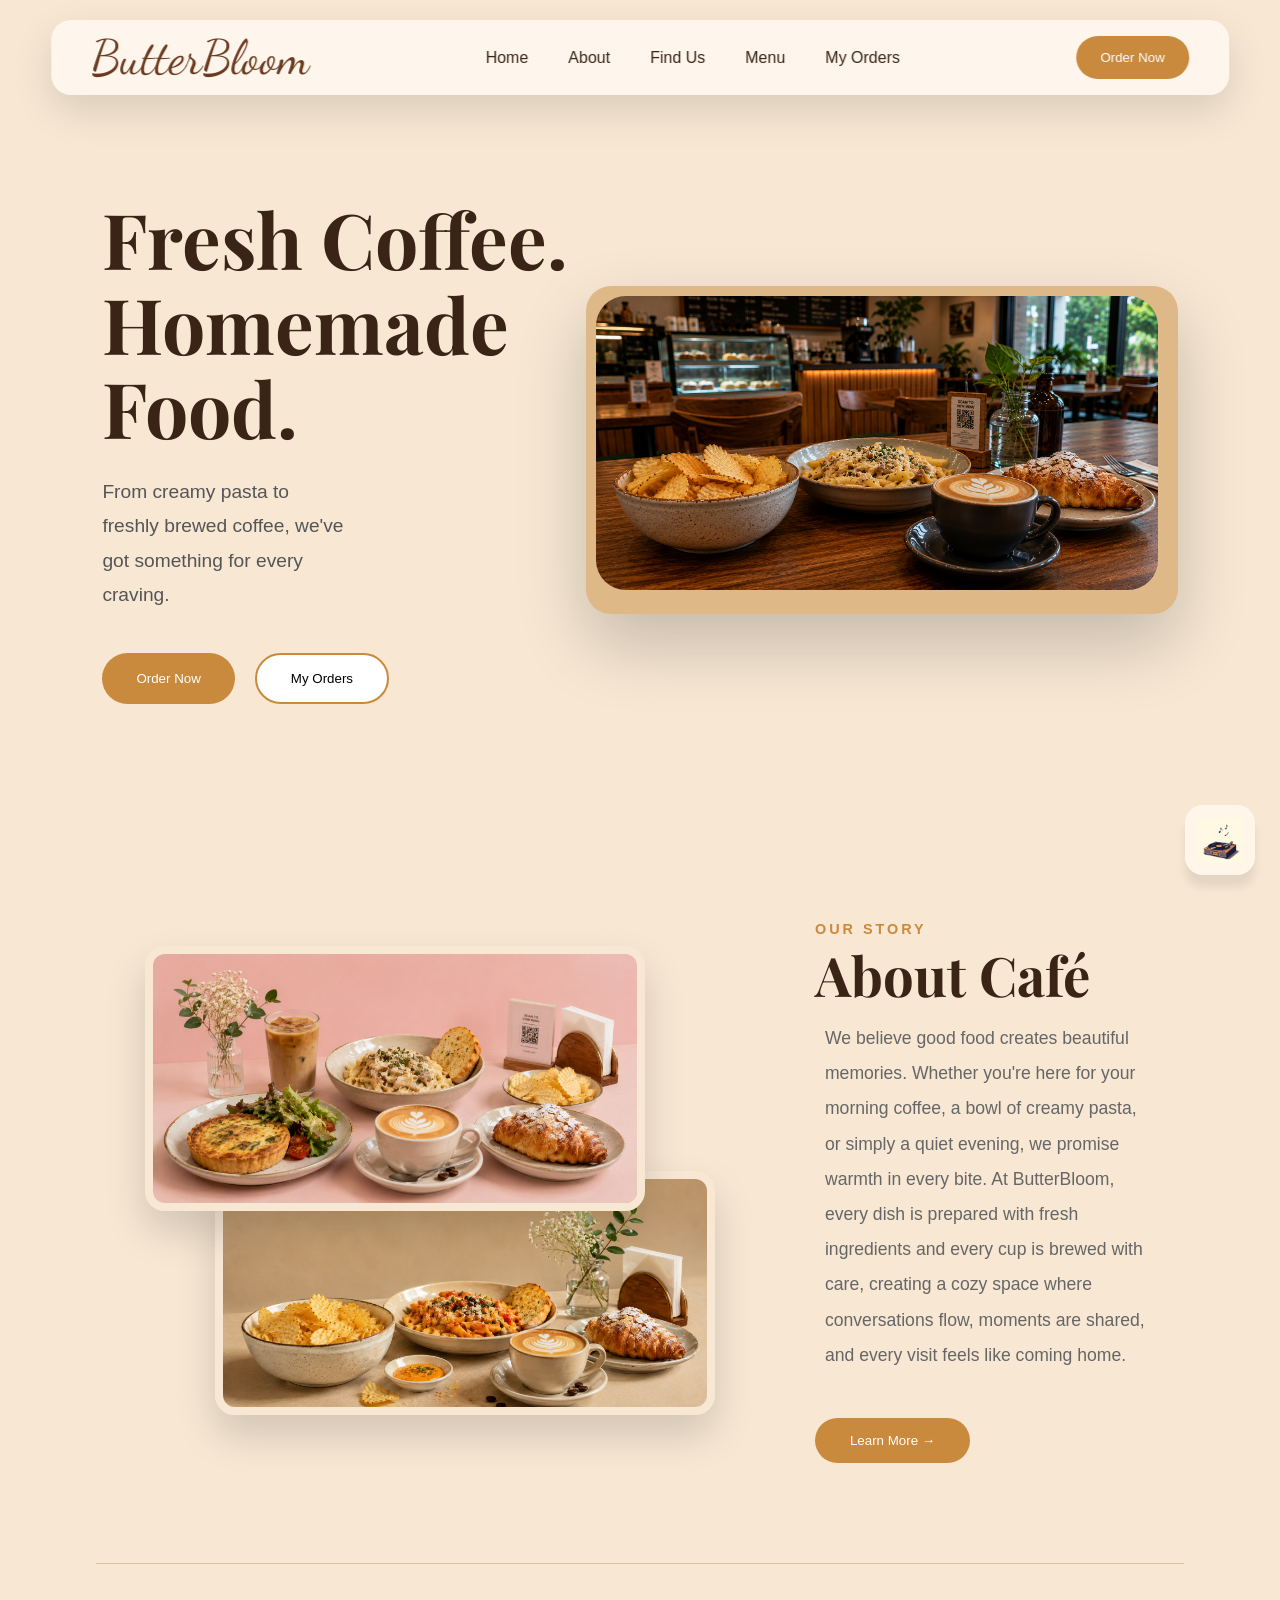
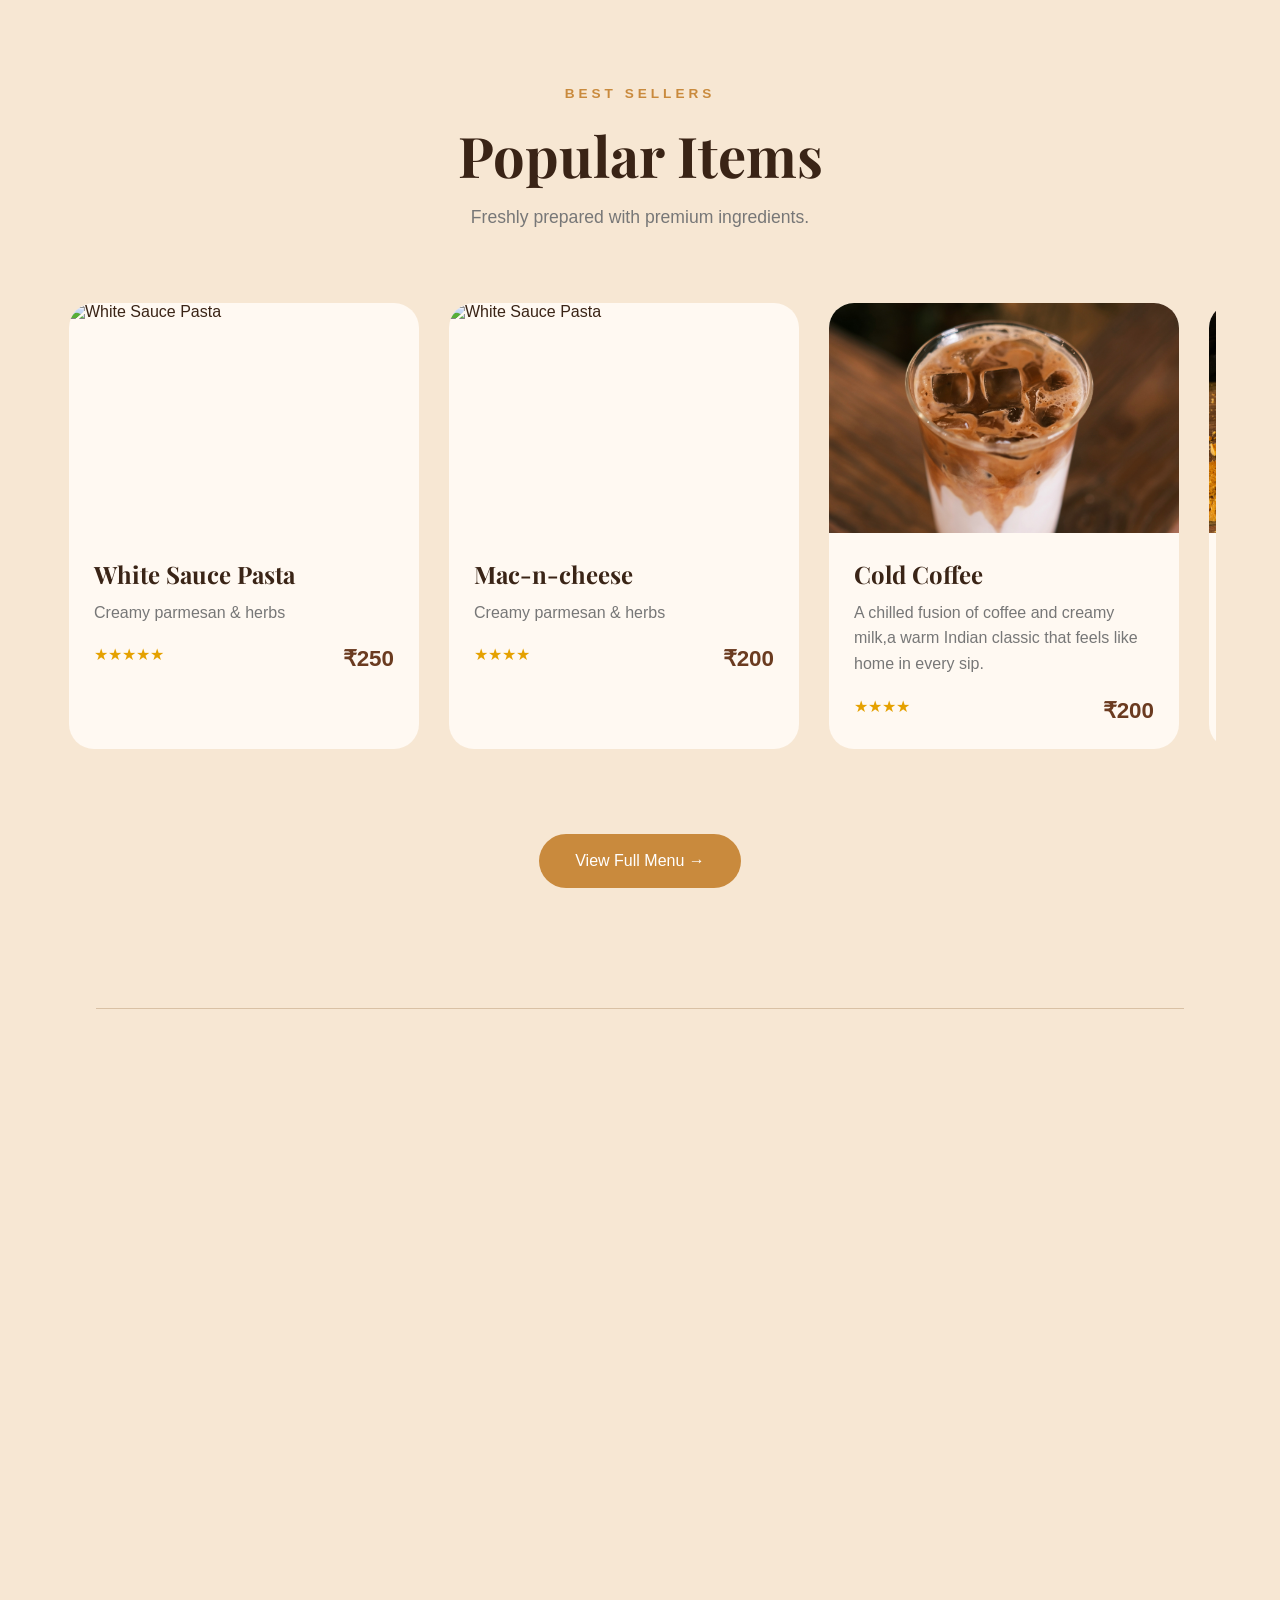
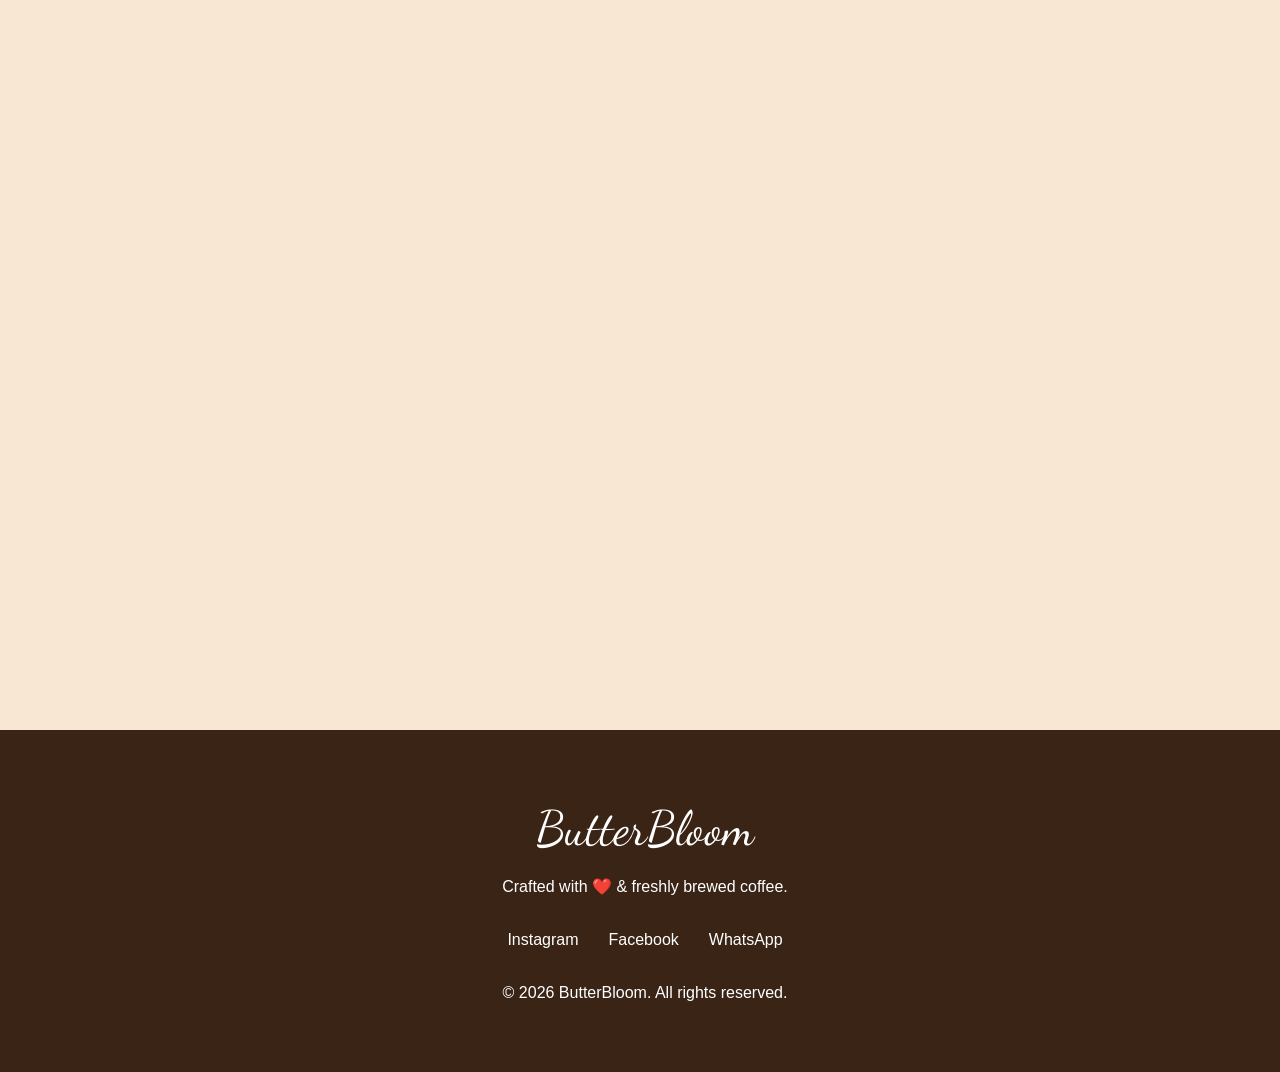
==== commit cfd7d10f: "links to all buttons fixed" ====
--- a/index.html
+++ b/index.html
@@ -7,12 +7,15 @@
     <link rel="preconnect" href="https://fonts.googleapis.com">
 <link rel="preconnect" href="https://fonts.gstatic.com" crossorigin>
 <link href="https://fonts.googleapis.com/css2?family=Lora:wght@400;500;600;700&display=swap" rel="stylesheet">
-    <link rel="stylesheet" href="./style/style.css">
+    
+<link rel="stylesheet" href="../style/style.css">
     
    <link rel="preconnect" href="https://fonts.googleapis.com">
 <link rel="preconnect" href="https://fonts.gstatic.com" crossorigin>
 <link href="https://fonts.googleapis.com/css2?family=Lora:wght@400;500;600;700&display=swap" rel="stylesheet">
-    <link rel="stylesheet" href="./style/style.css">
+    
+<link rel="stylesheet" href="../style/musicstyle.css">
+
     <link rel="preconnect" href="https://fonts.googleapis.com">
 <link rel="preconnect" href="https://fonts.gstatic.com" crossorigin>
 <link href="https://fonts.googleapis.com/css2?family=Playfair+Display:ital,wght@0,400..900;1,400..900&display=swap" rel="stylesheet">
@@ -87,11 +90,11 @@
         <div class="hero-buttons">
 
             <button class="primary">
-             <a href="menu.html"> Order Now</a>
+             <a href="./pages/menu.html"> Order Now</a>
             </button>
 
             <button class="secondary">
-               <a href="menu.html" >View Menu</a>
+               <a href="./pages/orders.html" >My Orders</a>
             </button>
 
         </div>
@@ -267,7 +270,7 @@
 
     </div>
 
-    <a href="menu.html" class="menu-btn">
+    <a href="./pages/menu.html" class="menu-btn">
         View Full Menu →
     </a>
 
@@ -386,6 +389,8 @@
     ↑
 </button>
 
+<!-- MUSIC -->
+
 <div class="music-player" id="musicPlayer">
     <img src="./images/retro-music-player.jpg" alt="Music">
 
--- a/style/musicstyle.css
+++ b/style/musicstyle.css
@@ -0,0 +1,47 @@
+.music-player{
+
+    position:fixed;
+    bottom:25px;
+    right:25px;
+    width:70px;
+    height:70px;
+    border-radius:18px;
+    background:#fff6e9;
+    box-shadow:0 12px 10px rgba(0,0,0,.08);
+    display:flex;
+    justify-content:center;
+    align-items:center;
+
+    cursor:pointer;
+
+    transition:.3s;
+    z-index:9999;
+}
+
+.music-player img{
+
+    width:45px;
+
+}
+
+.music-player.playing{
+
+    animation:float 5s ease-in-out infinite;
+
+}
+
+@keyframes float{
+
+    0%,100%{
+
+        transform:translateY(0);
+
+    }
+
+    50%{
+
+        transform:translateY(-6px);
+
+    }
+
+}
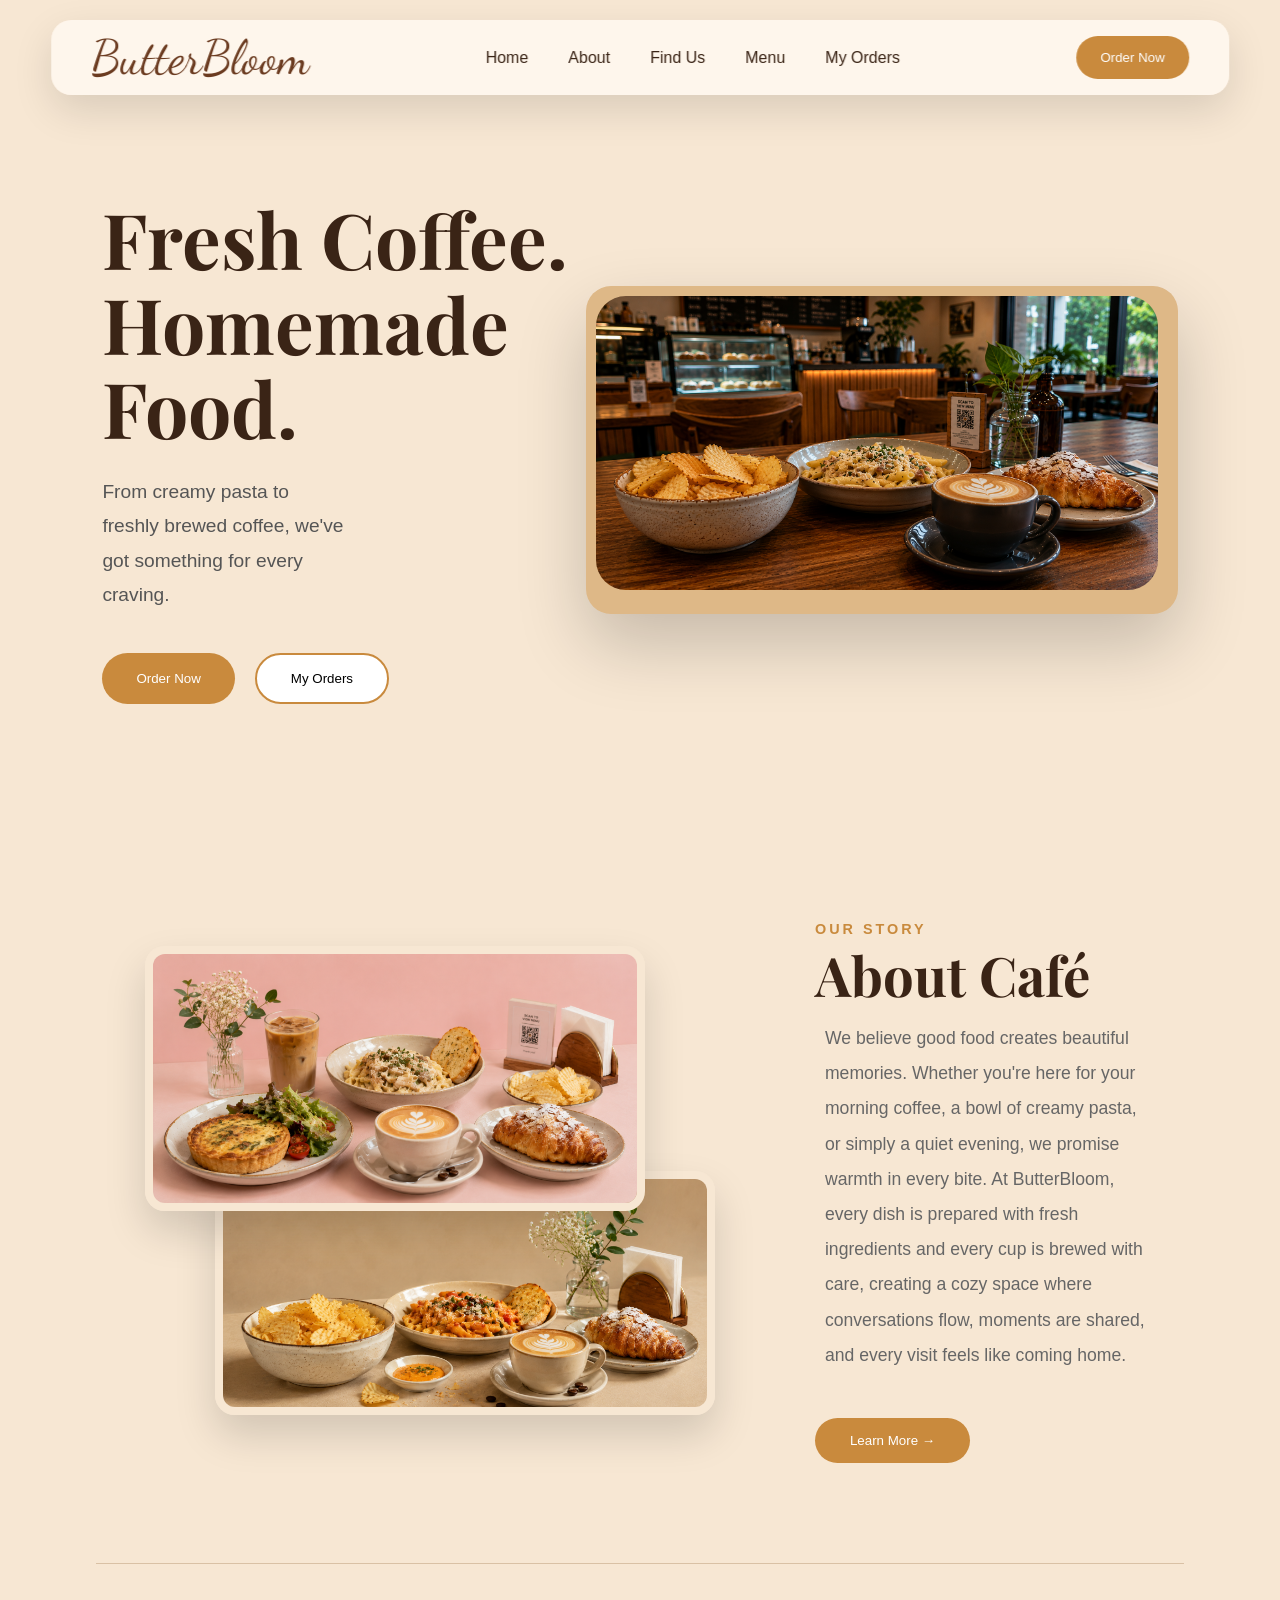
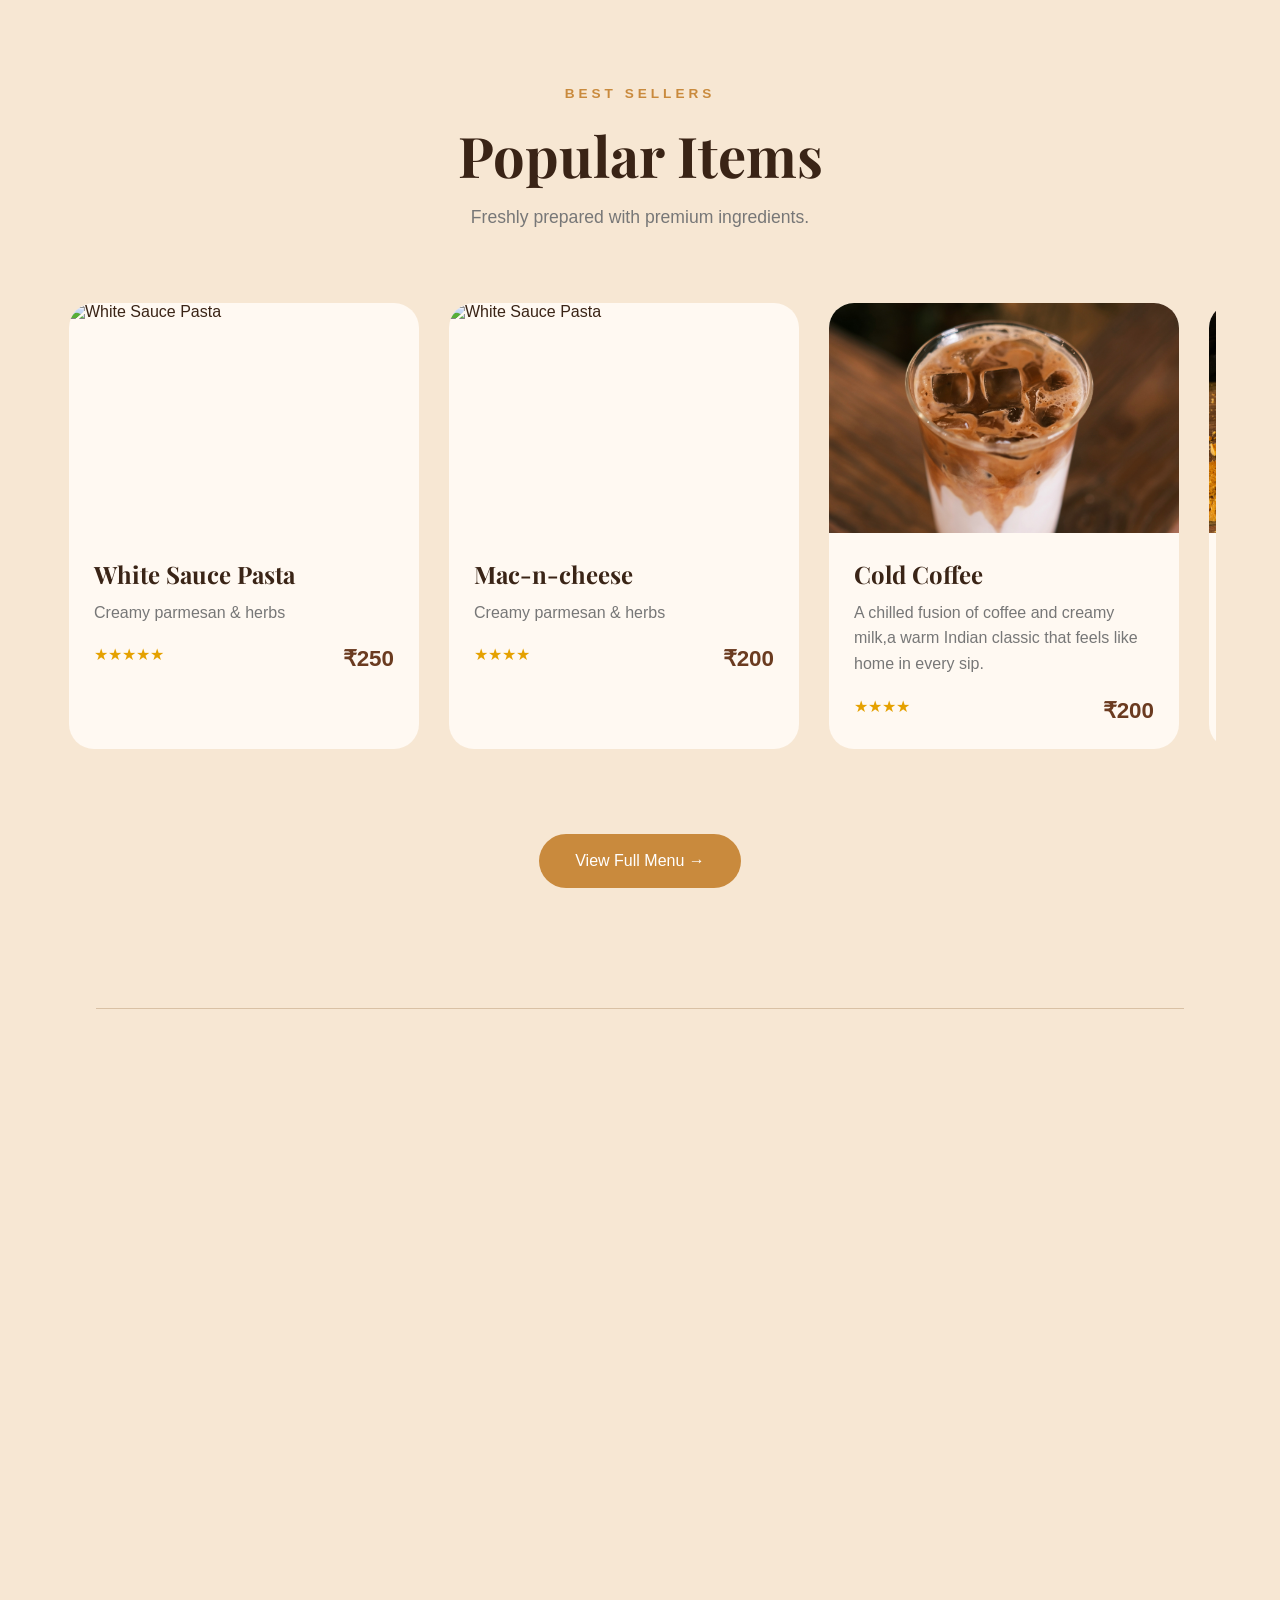
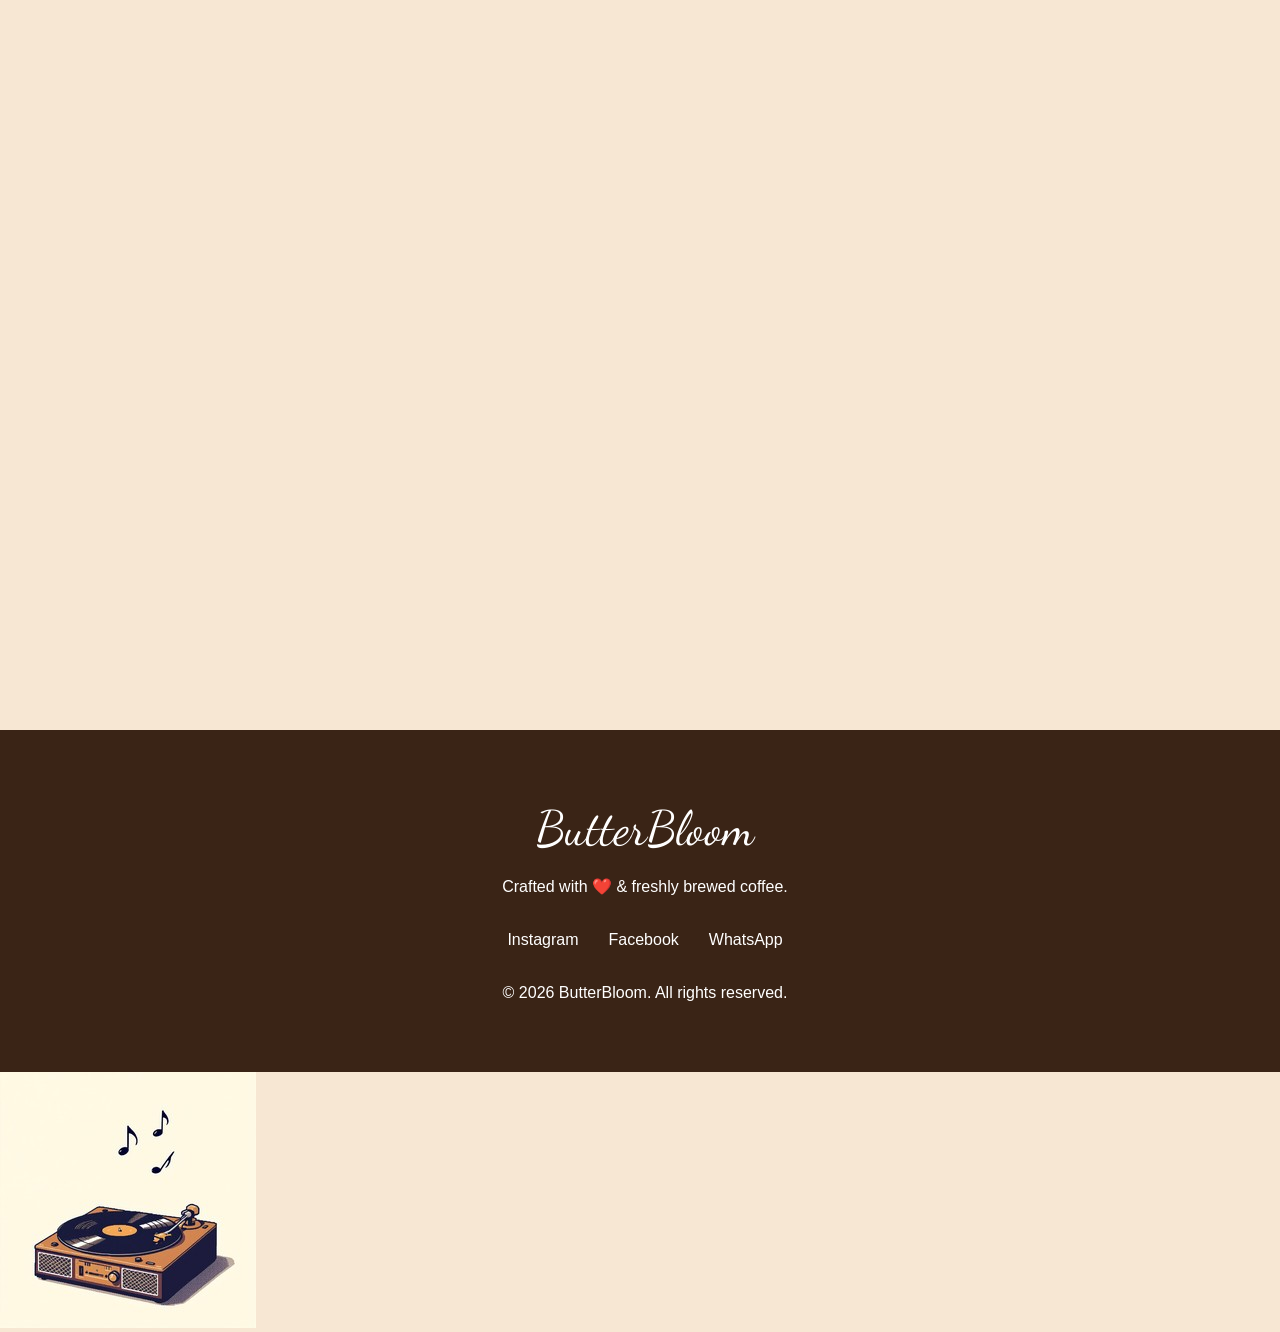
==== commit 965bdc0e: "Merge branch 'main' into anurag" ====
--- a/index.html
+++ b/index.html
@@ -7,15 +7,12 @@
     <link rel="preconnect" href="https://fonts.googleapis.com">
 <link rel="preconnect" href="https://fonts.gstatic.com" crossorigin>
 <link href="https://fonts.googleapis.com/css2?family=Lora:wght@400;500;600;700&display=swap" rel="stylesheet">
-    
-<link rel="stylesheet" href="../style/style.css">
+    <link rel="stylesheet" href="./style/style.css">
     
    <link rel="preconnect" href="https://fonts.googleapis.com">
 <link rel="preconnect" href="https://fonts.gstatic.com" crossorigin>
 <link href="https://fonts.googleapis.com/css2?family=Lora:wght@400;500;600;700&display=swap" rel="stylesheet">
-    
-<link rel="stylesheet" href="../style/musicstyle.css">
-
+    <link rel="stylesheet" href="./style/style.css">
     <link rel="preconnect" href="https://fonts.googleapis.com">
 <link rel="preconnect" href="https://fonts.gstatic.com" crossorigin>
 <link href="https://fonts.googleapis.com/css2?family=Playfair+Display:ital,wght@0,400..900;1,400..900&display=swap" rel="stylesheet">
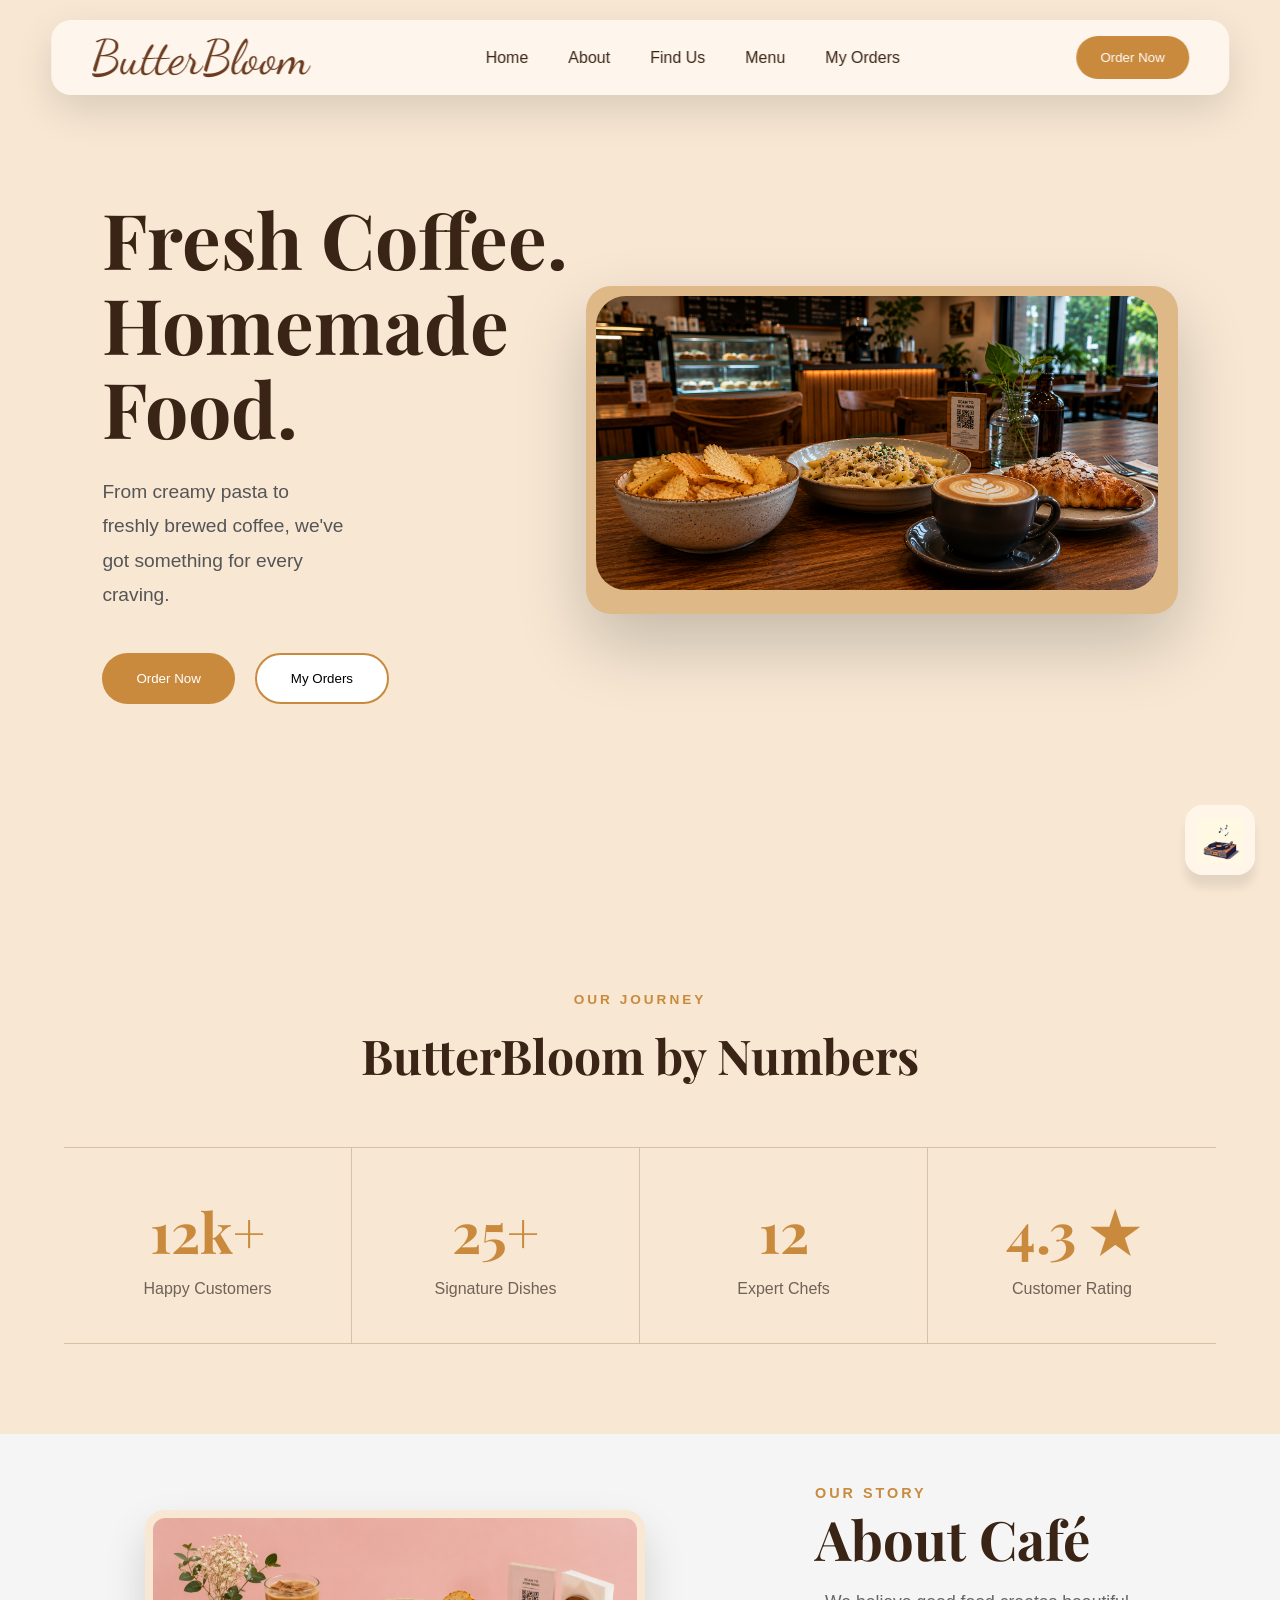
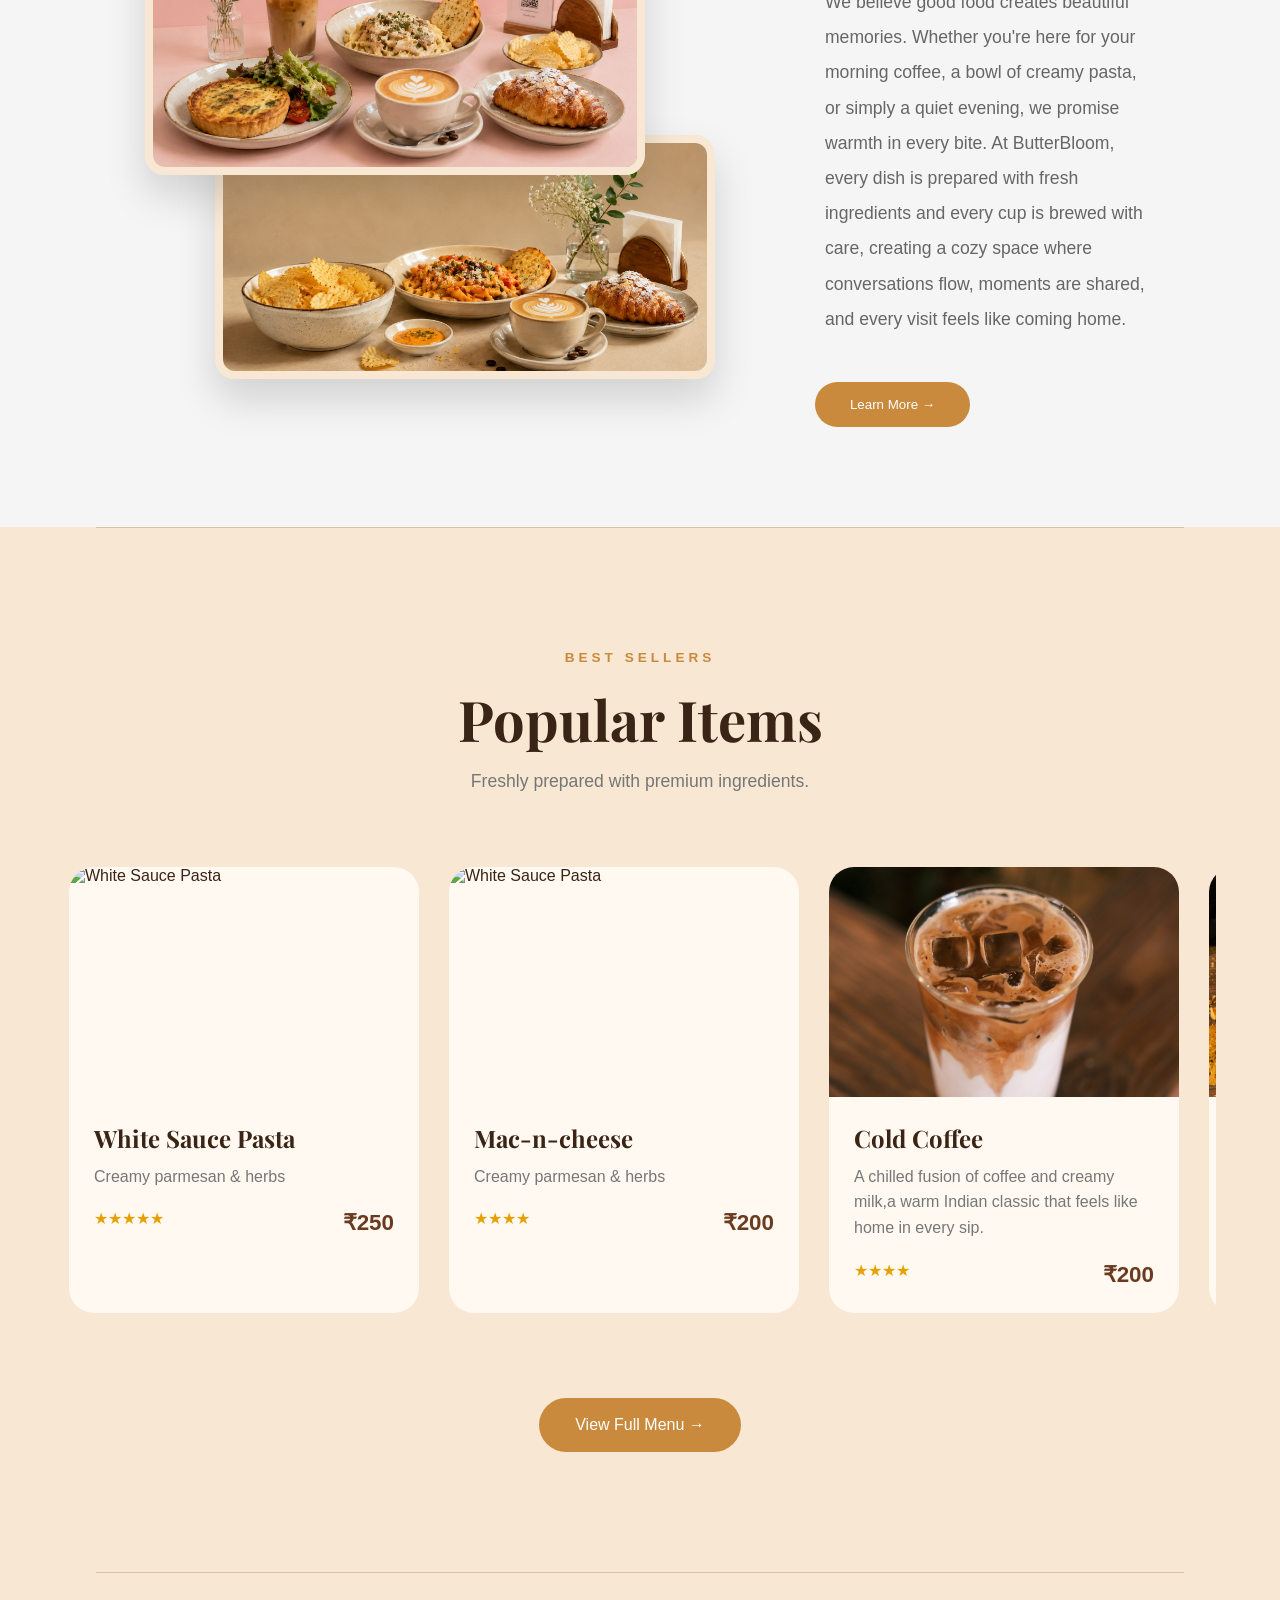
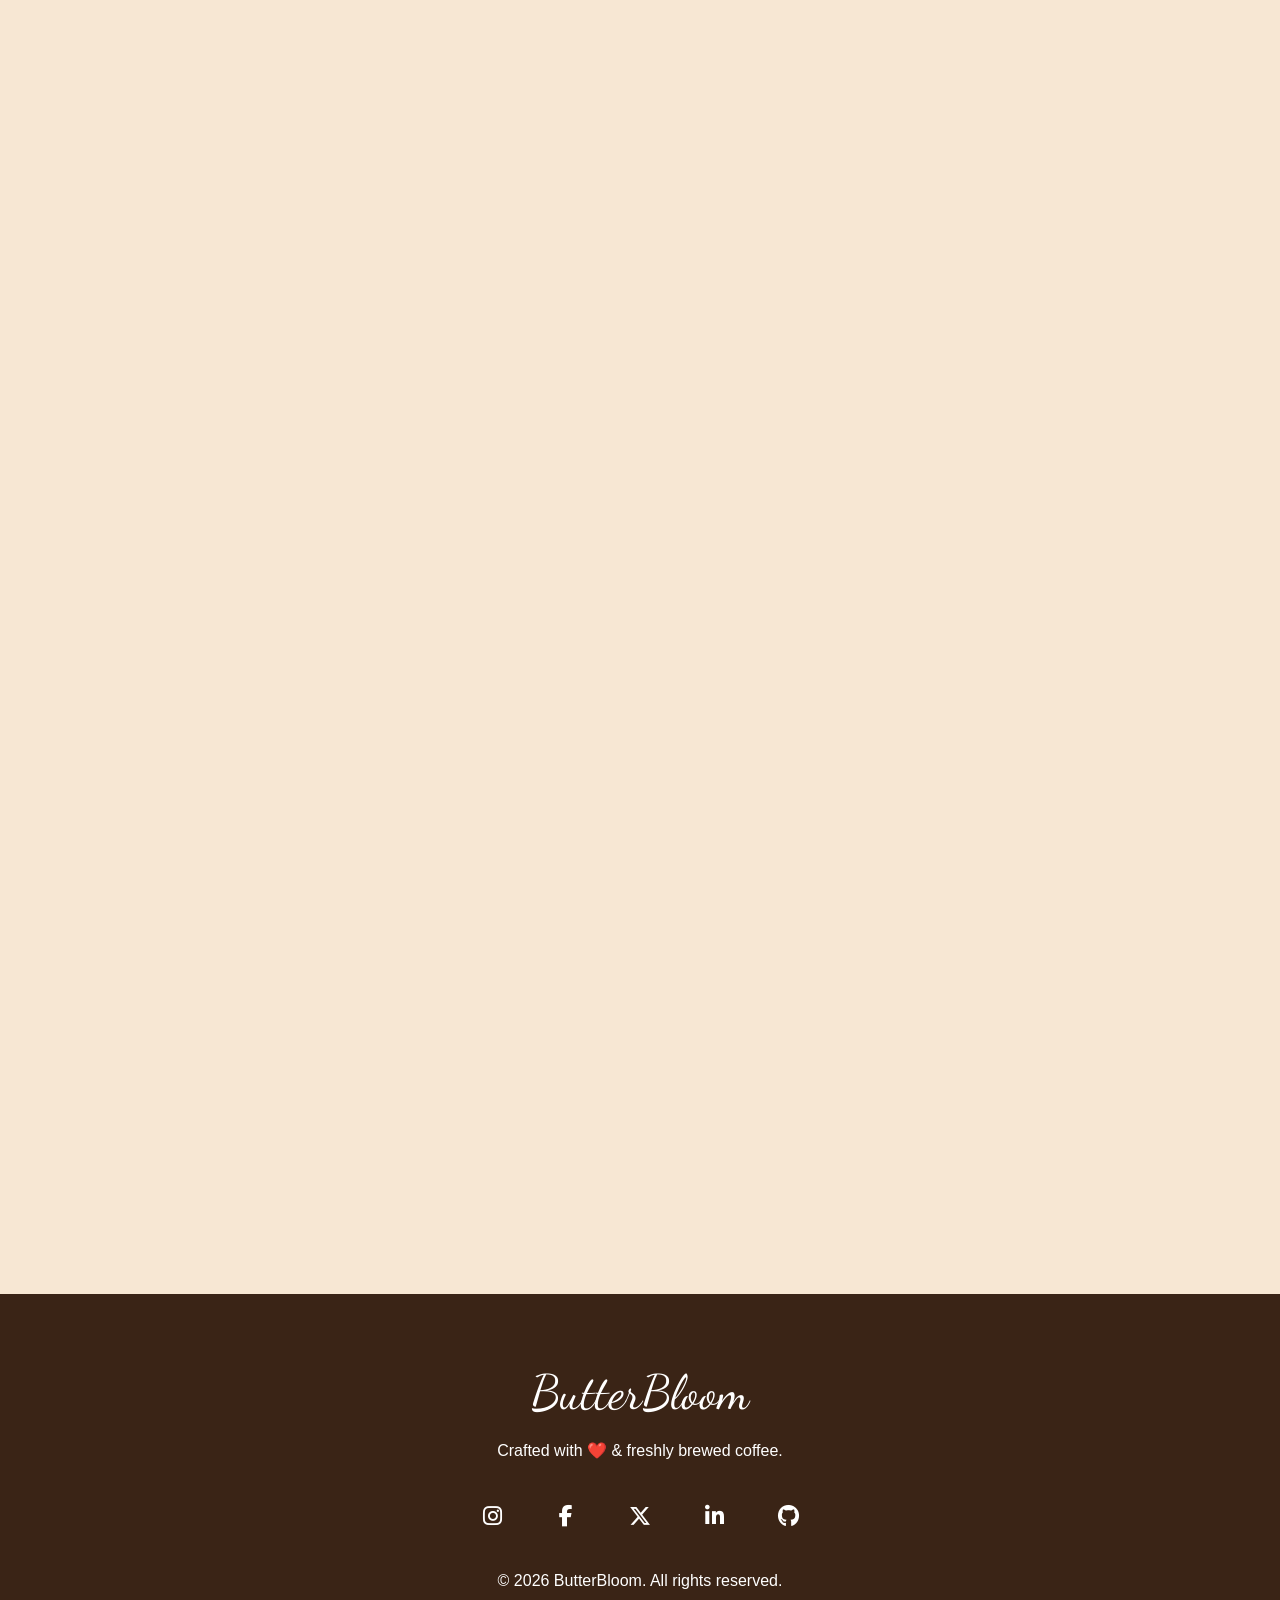
==== commit a29841e9: "UI improvements in landing page, contact us pop-up in orders page, Cart >1 quantity but no sub-total" ====
--- a/index.html
+++ b/index.html
@@ -7,12 +7,18 @@
     <link rel="preconnect" href="https://fonts.googleapis.com">
 <link rel="preconnect" href="https://fonts.gstatic.com" crossorigin>
 <link href="https://fonts.googleapis.com/css2?family=Lora:wght@400;500;600;700&display=swap" rel="stylesheet">
-    <link rel="stylesheet" href="./style/style.css">
+    
+<link rel="stylesheet" href="../style/style.css">
+<link rel="stylesheet" href="../style/navstyle.css">
+
     
    <link rel="preconnect" href="https://fonts.googleapis.com">
 <link rel="preconnect" href="https://fonts.gstatic.com" crossorigin>
 <link href="https://fonts.googleapis.com/css2?family=Lora:wght@400;500;600;700&display=swap" rel="stylesheet">
-    <link rel="stylesheet" href="./style/style.css">
+    
+<link rel="stylesheet" href="../style/musicstyle.css">
+<link rel="stylesheet" href="https://cdnjs.cloudflare.com/ajax/libs/font-awesome/6.7.2/css/all.min.css">    
+
     <link rel="preconnect" href="https://fonts.googleapis.com">
 <link rel="preconnect" href="https://fonts.gstatic.com" crossorigin>
 <link href="https://fonts.googleapis.com/css2?family=Playfair+Display:ital,wght@0,400..900;1,400..900&display=swap" rel="stylesheet">
@@ -107,7 +113,40 @@
 
 </section>
 
-<div class="divider hero-about-div"></div>
+<!-- STATS -->
+
+<section class="stats reveal">
+
+    <div class="stats-heading">
+        <span>OUR JOURNEY</span>
+        <h2>ButterBloom by Numbers</h2>
+    </div>
+
+    <div class="stats-grid">
+
+        <div class="stat">
+            <h2>12k+</h2>
+            <p>Happy Customers</p>
+        </div>
+
+        <div class="stat">
+            <h2>25+</h2>
+            <p>Signature Dishes</p>
+        </div>
+
+        <div class="stat">
+            <h2>12</h2>
+            <p>Expert Chefs</p>
+        </div>
+
+        <div class="stat">
+            <h2>4.3 ★</h2>
+            <p>Customer Rating</p>
+        </div>
+
+    </div>
+
+</section>
 
 <!-- ABOUT -->
 
@@ -370,9 +409,25 @@
 
     <div class="footer-links">
 
-        <a href="https://instagram.com" target="_blank">Instagram</a>
-        <a href="https://facebook.com" target="_blank">Facebook</a>
-        <a href="https://web.whatsapp.com" target="_blank">WhatsApp</a>
+        <a href="https://instagram.com" target="_blank">
+            <i class="fa-brands fa-instagram"></i>
+        </a>
+
+        <a href="https://facebook.com" target="_blank">
+            <i class="fa-brands fa-facebook-f"></i>
+        </a>
+
+        <a href="https://x.com" target="_blank">
+            <i class="fa-brands fa-x-twitter"></i>
+        </a>
+
+        <a href="https://linkedin.com" target="_blank">
+            <i class="fa-brands fa-linkedin-in"></i>
+        </a>
+
+        <a href="https://github.com/anuragpasayat/zairza-project.git" target="_blank">
+            <i class="fa-brands fa-github"></i>
+        </a>
 
     </div>
 
--- a/style/style.css
+++ b/style/style.css
@@ -18,197 +18,6 @@
 
     overflow-x:hidden;
 
-}
-
-/* nav bar */
-
-.navbar{
-
-    position:fixed;
-    top:20px;
-    left:50%;
-    transform:translateX(-50%);
-    width:92%;
-    height:75px;
-
-    display:flex;
-    justify-content:space-between;
-    align-items:center;
-    
-    padding:0 40px;
-    background:rgba(255,248,240,.85);
-    backdrop-filter:blur(5px);
-    
-    border-radius:20px;
-    box-shadow: 0 15px 40px rgba(0,0,0,.12);
-    
-    z-index:1000;
-    transition:.35s;
-}
-
-.navbar:hover{
-
-    transform:
-    translateX(-50%)
-    translateY(-2px);
-}
-
-.logo{
-
-    font-family:"Dancing Script",cursive;
-    font-size:3rem;
-    color:#6b3b20;
-}
-
-.nav-links{
-
-    display:flex;
-    list-style:none;
-    gap:40px;
-}
-
-.nav-links a{
-
-    text-decoration:none;
-    color:#3A2416;
-    font-weight:500;
-    transition:.3s;
-}
-
-.nav-links a:hover{
-
-    color:#C98A3D;
-}
-
-@media (max-width: 1000px) {
-    .nav-links {
-        display: none;
-    }
-
-    .order-btn {
-        display: none;
-    }
-
-    .navbar {
-        padding: 0px 20px;
-        height: 75px;
-        width: auto;
-    }
-    
-}
-
-.hamburger{
-    display:none;
-}
-
-.hamburger-btn{
-    position:fixed;
-    top:30px;
-    left:10px;
-    z-index:1201;
-    width: 45px;;
-    height: 45px;;
-    border:none;
-    border-radius:50%;
-    background:#C98A3D;
-    cursor:pointer;
-    align-items:center;
-    justify-content:center;
-    flex-direction:column;
-    gap:6px;
-}
-
-.bar{
-    display:block;
-    width:24px;
-    height:3px;
-    border-radius:999px;
-    background:white;
-    transition:.28s ease;
-}
-
-.hamburger.open .bar:nth-child(1){
-    transform:translateY(8.5px) rotate(45deg);
-}
-
-.hamburger.open .bar:nth-child(2){
-    opacity:0;
-}
-
-.hamburger.open .bar:nth-child(3){
-    transform:translateY(-8.5px) rotate(-45deg);
-}
-
-.ham-nav-links {
-    position:fixed;
-    top:92px;
-    left: 10px;
-    z-index:1200;
-    display:flex;
-    flex-direction:column;
-    gap:6px;
-    width:220px;
-    list-style:none;
-    padding:14px;
-    border-radius:18px;
-    background:rgba(255,248,240,.96);
-    box-shadow:0 18px 42px rgba(0,0,0,.2);
-    backdrop-filter:blur(8px);
-    opacity:0;
-    transform:translateY(-12px) scale(.96);
-    pointer-events:none;
-    transition:.28s ease;
-}
-
-.ham-nav-links.active {
-    opacity:1;
-    transform:translateY(0) scale(1);
-    pointer-events:auto;
-}
-
-.ham-nav-links a{
-    display:block;
-    color:#3A2416;
-    text-decoration:none;
-    font-family:"Poppins", sans-serif;
-    font-weight:600;
-    padding:12px 14px;
-    border-radius:12px;
-    transition:.25s ease;
-}
-
-.ham-nav-links a:hover{
-    background:#f6d2a5;
-    color:#8a520d;
-}
-
-@media (max-width: 1000px) {
-    .hamburger {
-        display:block;
-    }
-
-    .hamburger-btn{
-        display:flex;
-    }
-}
-
-/* order button */
-
-.order-btn{
-
-    border:none;
-    padding: 14px 24px;
-    border-radius:30px;
-    background:#C98A3D;
-    color:white;
-    cursor:pointer;
-    transition:.3s;
-    text-decoration:none;
-}
-
-.order-btn:hover{
-
-    transform:translateY(-1px);
 }
 
 /* hero image*/
@@ -355,6 +164,102 @@
     color: black;
 }
 
+/* STATS */
+
+.stats{
+
+    width:90%;
+    max-width:1200px;
+    margin:90px auto;
+    text-align:center;
+}
+
+.stats-heading span{
+
+    letter-spacing:3px;
+    color:#C98A3D;
+    font-weight:700;
+    font-size:.85rem;
+}
+
+.stats-heading h2{
+
+    font-family:"Playfair Display",serif;
+    font-size:3rem;
+    margin:15px 0 60px;
+}
+
+.stats-grid{
+
+    display:grid;
+    grid-template-columns:repeat(4,1fr);
+    border-top:1px solid #d7c1a5;
+    border-bottom:1px solid #d7c1a5;
+}
+
+.stat{
+
+    padding:45px 20px;
+    border-right:1px solid #d7c1a5;
+    transition:.35s;
+}
+
+.stat:last-child{
+
+    border-right:none;
+}
+
+.stat:hover{
+
+    background:#fff7ee;
+}
+
+.stat h2{
+
+    font-family:"Playfair Display",serif;
+    font-size:3.5rem;
+    color:#C98A3D;
+}
+
+.stat p{
+
+    margin-top:12px;
+    color:#6f6256;
+    font-family:"Poppins",sans-serif;
+}
+
+@media(max-width:900px){
+
+    .stats-grid{
+
+        grid-template-columns:repeat(2,1fr);
+
+    }
+
+    .stat{
+
+        border-right:1px solid #d7c1a5;
+        border-bottom:1px solid #d7c1a5;
+
+    }
+
+    .stat:nth-child(2),
+    .stat:nth-child(4){
+
+        border-right:none;
+
+    }
+
+    .stat:nth-child(3),
+    .stat:nth-child(4){
+
+        border-bottom:none;
+
+    }
+
+}
+
+
 /* About */
 
 .about{
@@ -362,7 +267,8 @@
     display:flex;
     justify-content:space-between;
     align-items:center;
-    padding:20px 9% 100px;
+    padding:50px 9% 100px;
+    background-color: whitesmoke;
 }
 
 .about p{
@@ -707,6 +613,7 @@
 
 .testimonials {
     padding: 120px 8%;
+    background-color: wheat;
 }
 
 .testimonial-grid {
@@ -811,7 +718,6 @@
     color: white;
     text-align: center;
     padding: 70px 20px;
-    margin-right: -10px;
 }
 
 .footer-logo {
@@ -821,32 +727,42 @@
     /* color:#3A2416; */
 }
 
-.footer-links {
-    display: flex;
-    justify-content: center;
-    gap: 30px;
-    margin: 35px 0;
-    cursor: pointer;
-}
-
-.footer-links a {
-    color: white;
-    text-decoration: none;
-    transition: .3s;
-    /* color:#3A2416; */
-}
-
-.footer-links a:hover {
-    color: #C98A3D;
+.footer-links{
+
+    display:flex;
+    justify-content:center;
+    gap:22px;
+    margin:30px 0;
+}
+
+.footer-links a{
+
+    width:52px;
+    height:52px;
+    display:flex;
+    justify-content:center;
+    align-items:center;
+    border-radius:50%;
+    color:white;
+    font-size:22px;
+    text-decoration:none;
+    transition:.3s;
+}
+
+.footer-links a:hover{
+
+    background:#C98A3D;
 }
 
 @media (max-width:600px){
 
     .footer-links{
-        flex-direction:column;
-        gap:15px;
-    }
-
+        gap:5px;
+    }
+
+    .footer-links a{
+        font-size: 20px;
+    }
 }
 
 /* back to top */
@@ -863,7 +779,12 @@
     color: white;
     font-size: 1.4rem;
     cursor: pointer;
-    display: block;
+
+    display: flex;
+    justify-content: center;
+    align-items: center;
+
+    padding: 0;
     box-shadow: 0 10px 30px rgba(0,0,0,.2);
     transition: 0.2s;
     opacity: 75%;
--- a/style/navstyle.css
+++ b/style/navstyle.css
@@ -0,0 +1,191 @@
+/* nav bar */
+
+.navbar{
+
+    position:fixed;
+    top:20px;
+    left:50%;
+    transform:translateX(-50%);
+    width:92%;
+    height:75px;
+
+    display:flex;
+    justify-content:space-between;
+    align-items:center;
+    
+    padding:0 40px;
+    background:rgba(255,248,240,.85);
+    backdrop-filter:blur(5px);
+    
+    border-radius:20px;
+    box-shadow: 0 15px 40px rgba(0,0,0,.12);
+    
+    z-index:1000;
+    transition:.35s;
+}
+
+.navbar:hover{
+
+    transform:
+    translateX(-50%)
+    translateY(-2px);
+}
+
+.logo{
+
+    font-family:"Dancing Script",cursive;
+    font-size:3rem;
+    color:#6b3b20;
+}
+
+.nav-links{
+
+    display:flex;
+    list-style:none;
+    gap:40px;
+}
+
+.nav-links a{
+
+    text-decoration:none;
+    color:#3A2416;
+    font-weight:500;
+    transition:.3s;
+}
+
+.nav-links a:hover{
+
+    color:#C98A3D;
+}
+
+@media (max-width: 1000px) {
+    .nav-links {
+        display: none;
+    }
+
+    .order-btn {
+        display: none;
+    }
+
+    .navbar {
+        padding: 0px 20px;
+        height: 75px;
+        width: auto;
+    }
+    
+}
+
+.hamburger{
+    display:none;
+}
+
+.hamburger-btn{
+    position:fixed;
+    top:30px;
+    left:10px;
+    z-index:1201;
+    width: 45px;;
+    height: 45px;;
+    border:none;
+    border-radius:50%;
+    background:#C98A3D;
+    cursor:pointer;
+    align-items:center;
+    justify-content:center;
+    flex-direction:column;
+    gap:6px;
+}
+
+.bar{
+    display:block;
+    width:24px;
+    height:3px;
+    border-radius:999px;
+    background:white;
+    transition:.28s ease;
+}
+
+.hamburger.open .bar:nth-child(1){
+    transform:translateY(8.5px) rotate(45deg);
+}
+
+.hamburger.open .bar:nth-child(2){
+    opacity:0;
+}
+
+.hamburger.open .bar:nth-child(3){
+    transform:translateY(-8.5px) rotate(-45deg);
+}
+
+.ham-nav-links {
+    position:fixed;
+    top:92px;
+    left: 10px;
+    z-index:1200;
+    display:flex;
+    flex-direction:column;
+    gap:6px;
+    width:220px;
+    list-style:none;
+    padding:14px;
+    border-radius:18px;
+    background:rgba(255,248,240,.96);
+    box-shadow:0 18px 42px rgba(0,0,0,.2);
+    backdrop-filter:blur(8px);
+    opacity:0;
+    transform:translateY(-12px) scale(.96);
+    pointer-events:none;
+    transition:.28s ease;
+}
+
+.ham-nav-links.active {
+    opacity:1;
+    transform:translateY(0) scale(1);
+    pointer-events:auto;
+}
+
+.ham-nav-links a{
+    display:block;
+    color:#3A2416;
+    text-decoration:none;
+    font-family:"Poppins", sans-serif;
+    font-weight:600;
+    padding:12px 14px;
+    border-radius:12px;
+    transition:.25s ease;
+}
+
+.ham-nav-links a:hover{
+    background:#f6d2a5;
+    color:#8a520d;
+}
+
+@media (max-width: 1000px) {
+    .hamburger {
+        display:block;
+    }
+
+    .hamburger-btn{
+        display:flex;
+    }
+}
+
+/* order button */
+
+.order-btn{
+
+    border:none;
+    padding: 14px 24px;
+    border-radius:30px;
+    background:#C98A3D;
+    color:white;
+    cursor:pointer;
+    transition:.3s;
+    text-decoration:none;
+}
+
+.order-btn:hover{
+
+    transform:translateY(-1px);
+}
+
--- a/style/musicstyle.css
+++ b/style/musicstyle.css
@@ -0,0 +1,47 @@
+.music-player{
+
+    position:fixed;
+    bottom:25px;
+    right:25px;
+    width:70px;
+    height:70px;
+    border-radius:18px;
+    background:#fff6e9;
+    box-shadow:0 12px 10px rgba(0,0,0,.08);
+    display:flex;
+    justify-content:center;
+    align-items:center;
+
+    cursor:pointer;
+
+    transition:.3s;
+    z-index:9999;
+}
+
+.music-player img{
+
+    width:45px;
+
+}
+
+.music-player.playing{
+
+    animation:float 5s ease-in-out infinite;
+
+}
+
+@keyframes float{
+
+    0%,100%{
+
+        transform:translateY(0);
+
+    }
+
+    50%{
+
+        transform:translateY(-6px);
+
+    }
+
+}
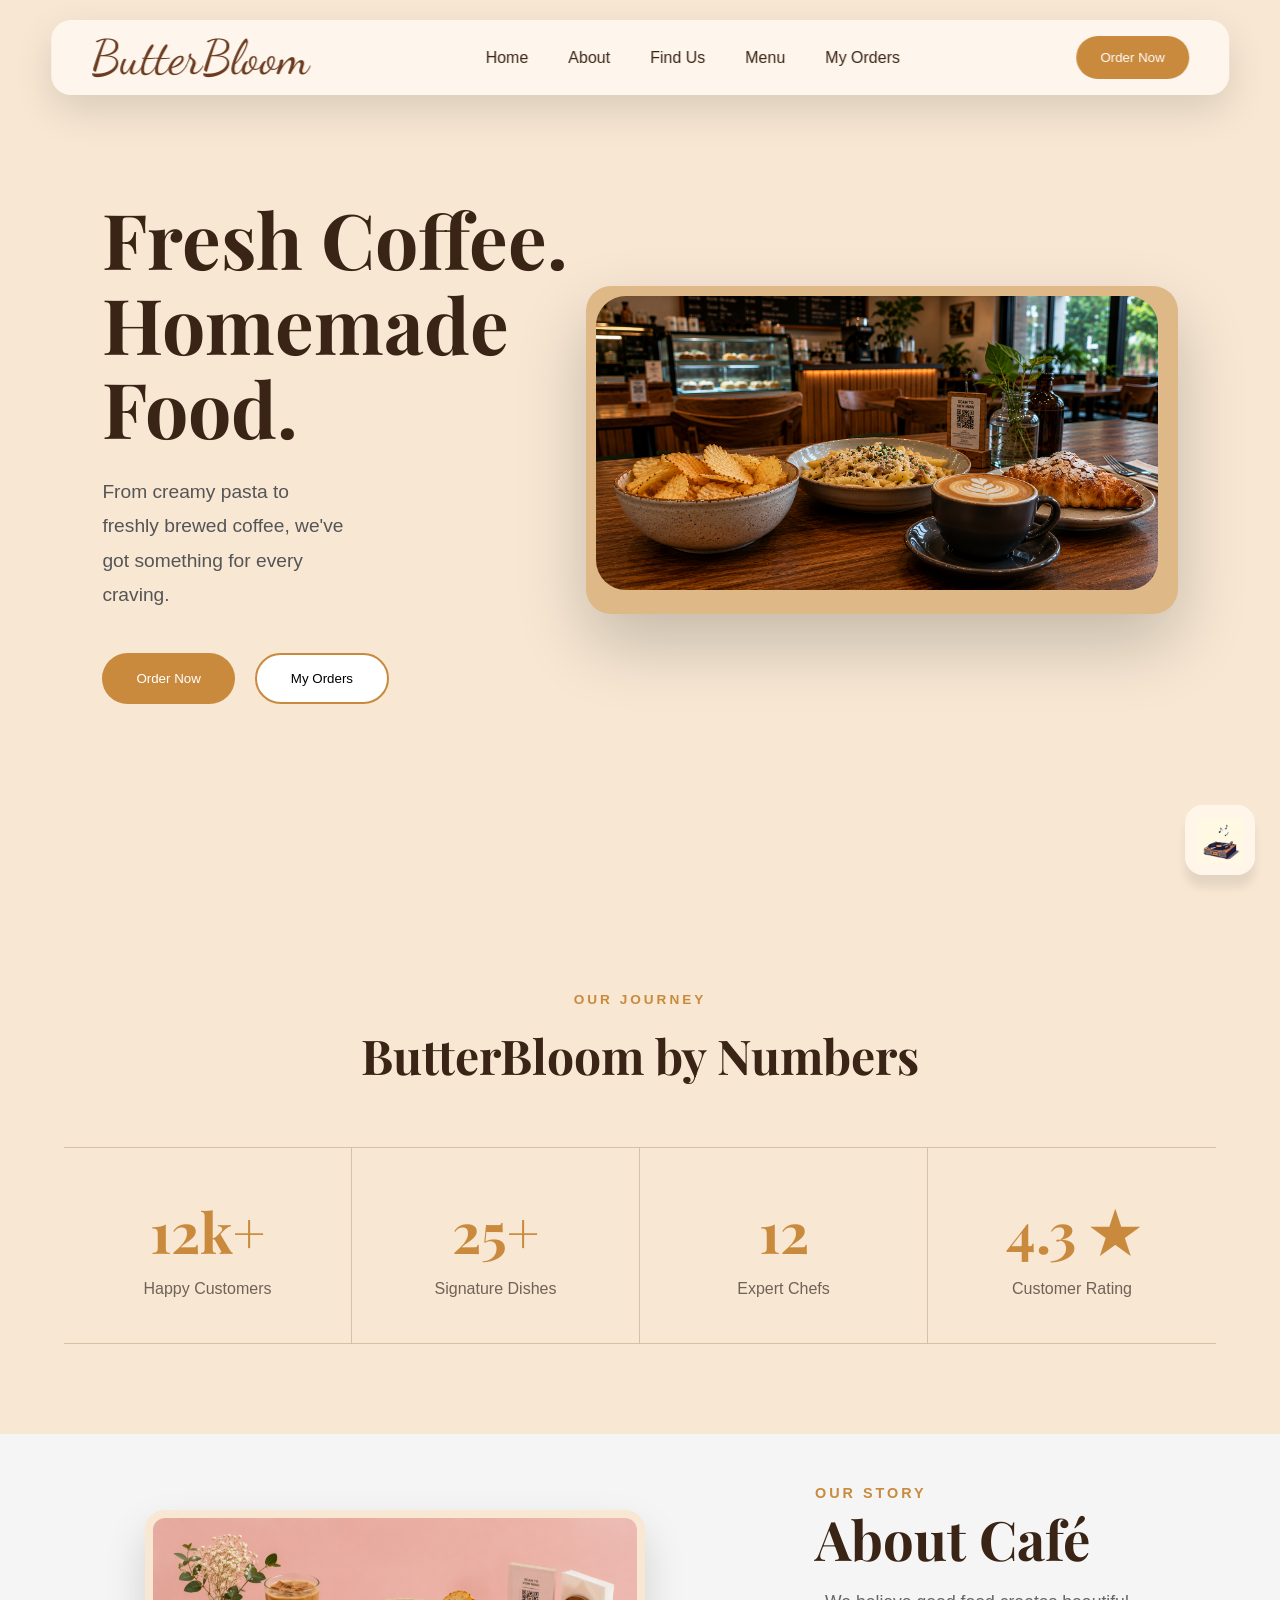
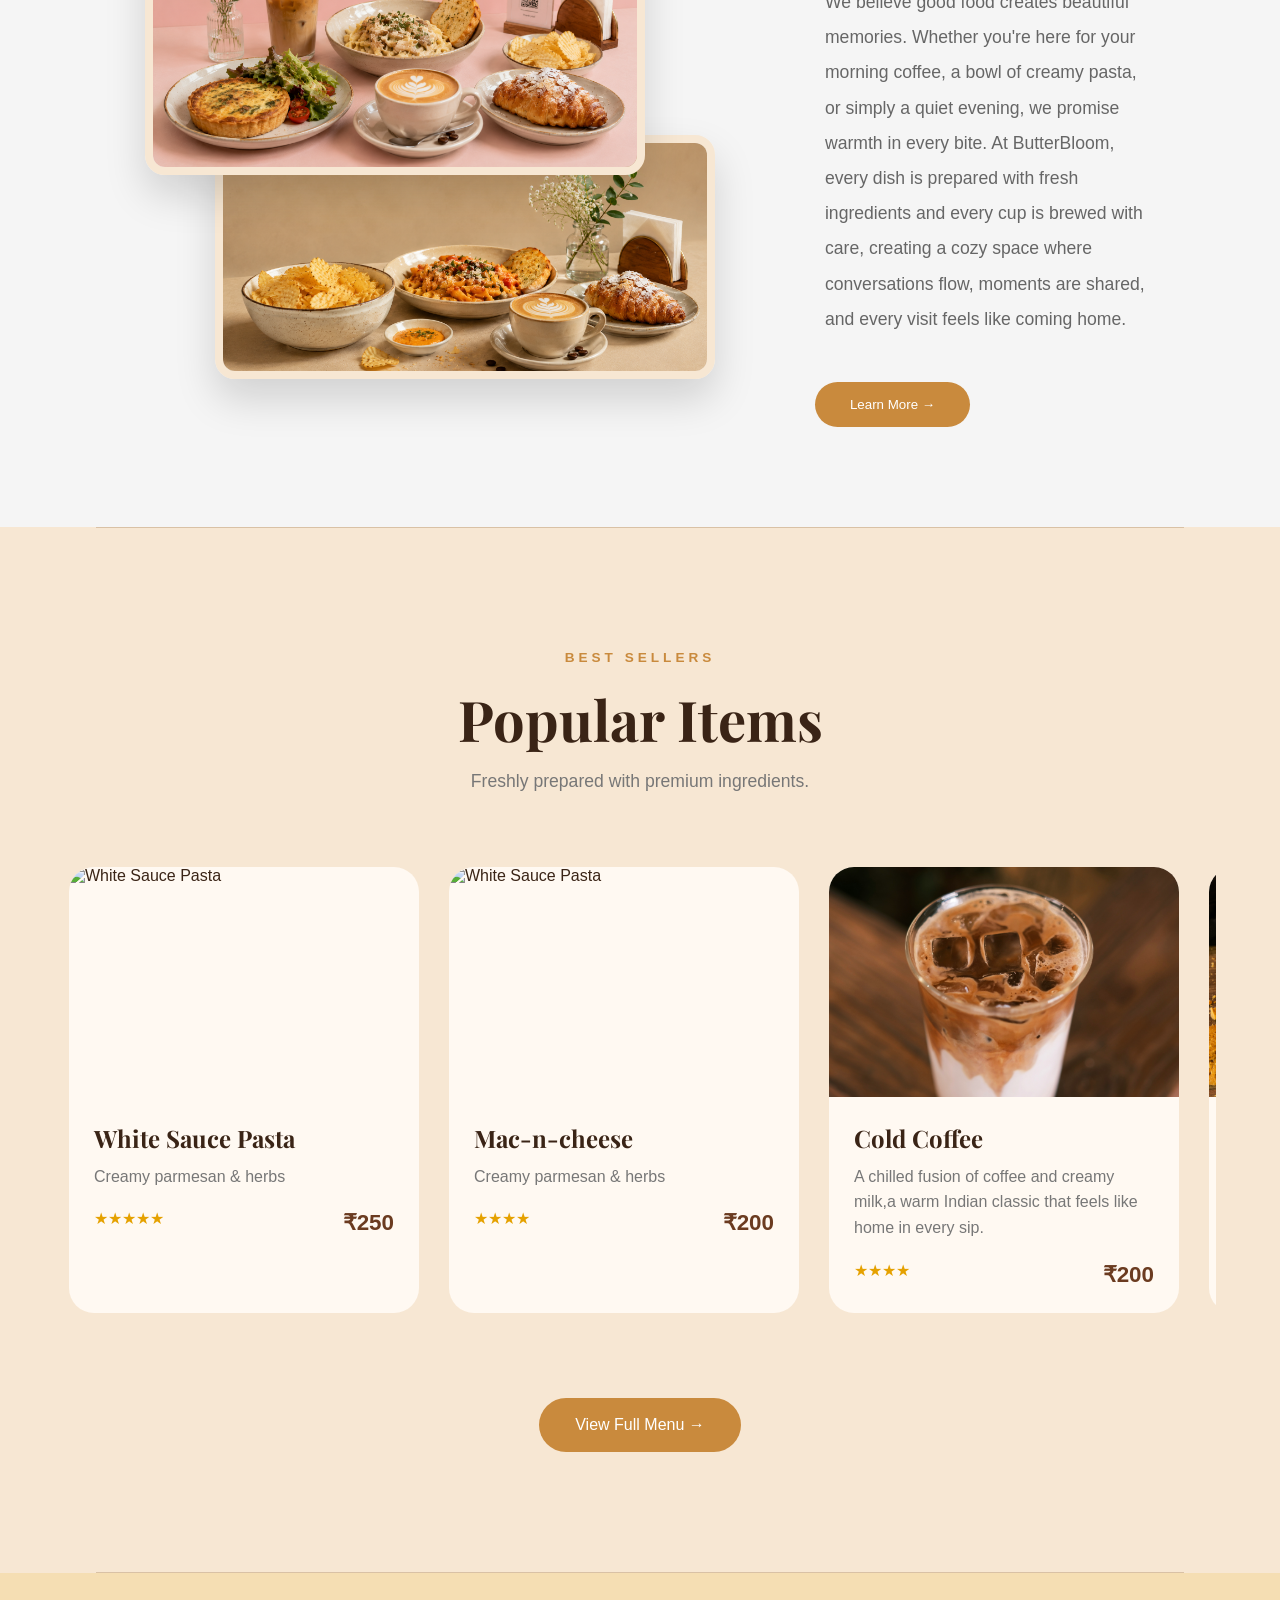
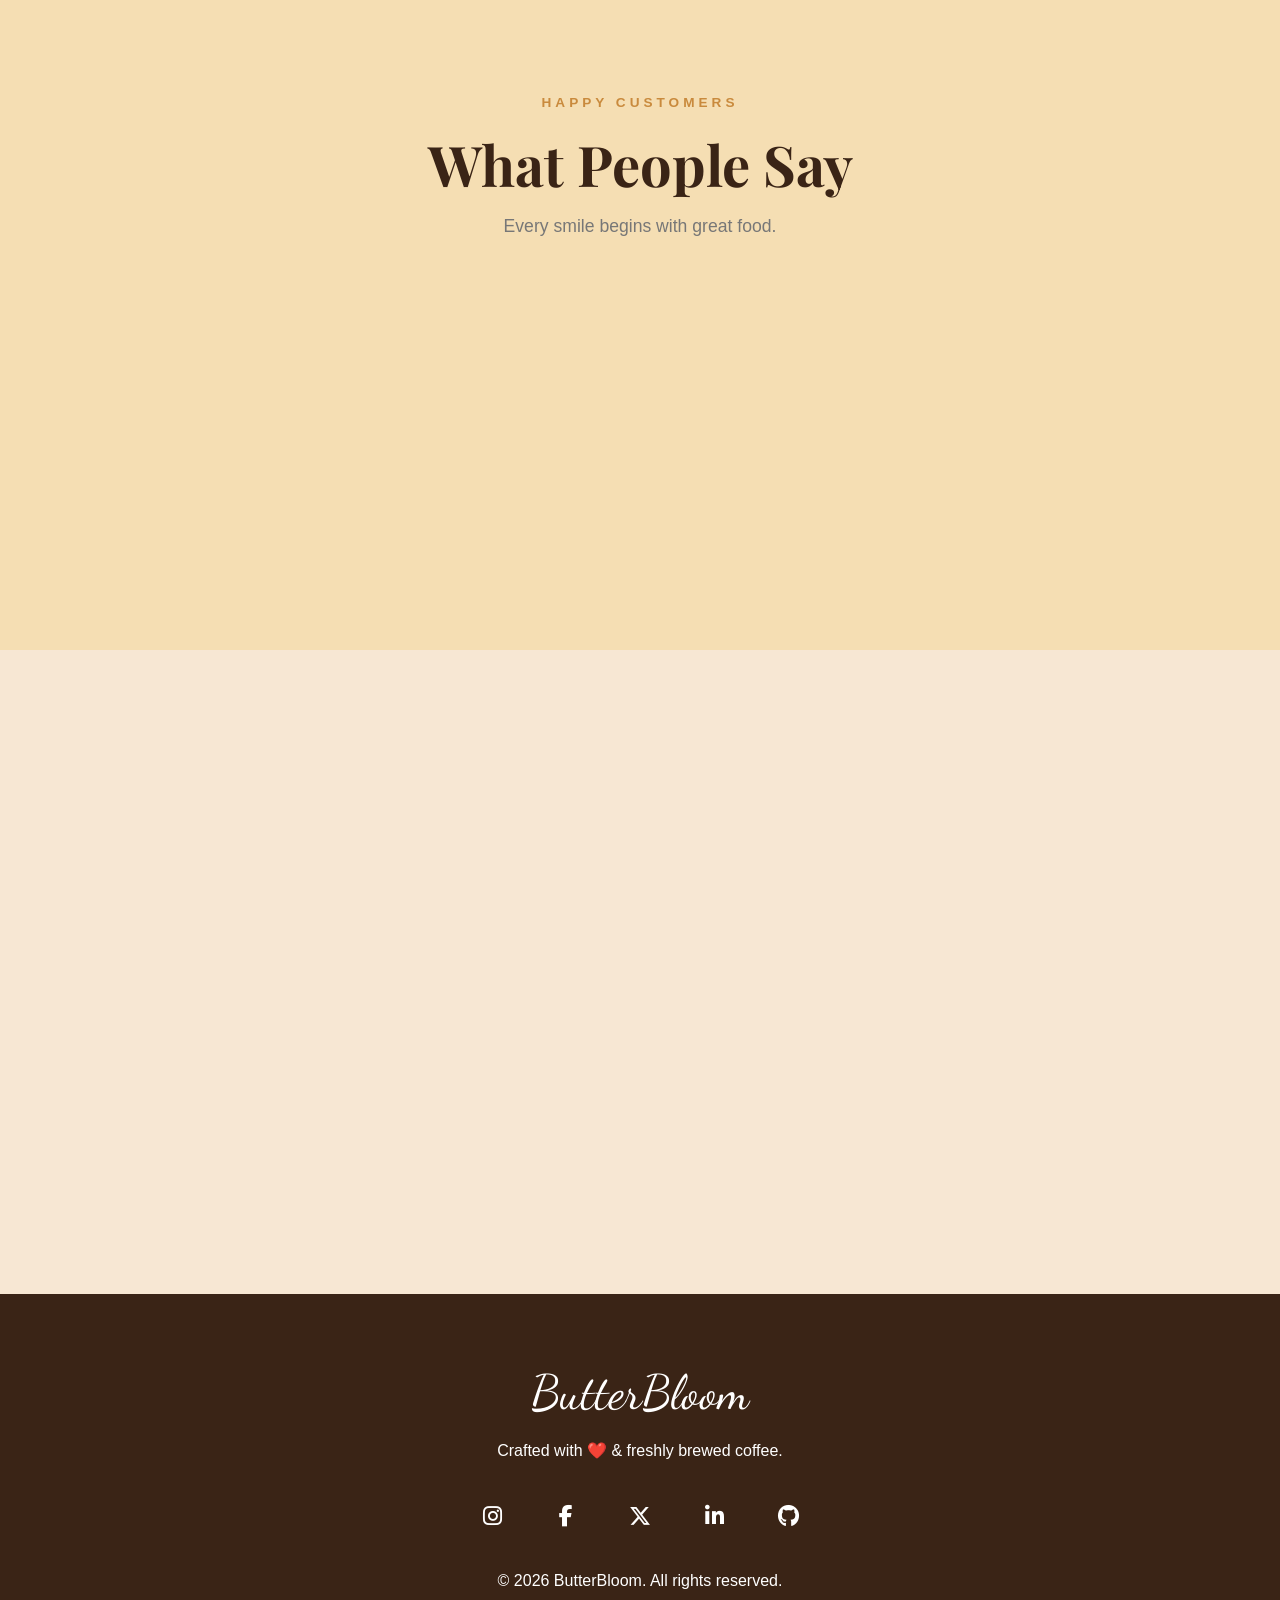
==== commit 60adbd5f: "stats font size change, testimonials bg colour animation fix" ====
--- a/index.html
+++ b/index.html
@@ -316,7 +316,7 @@
 
 <!-- TESTIMONIALS -->
 
-<section class="testimonials reveal">
+<section class="testimonials">
 
     <div class="section-header">
         <span>HAPPY CUSTOMERS</span>
@@ -324,7 +324,7 @@
         <p>Every smile begins with great food.</p>
     </div>
 
-    <div class="testimonial-grid">
+    <div class="testimonial-grid reveal">
 
         <div class="testimonial-card">
             <div class="stars">★★★★★</div>
--- a/style/style.css
+++ b/style/style.css
@@ -255,6 +255,10 @@
 
         border-bottom:none;
 
+    }
+
+    .stat h2{
+        font-size: 2.8rem;
     }
 
 }
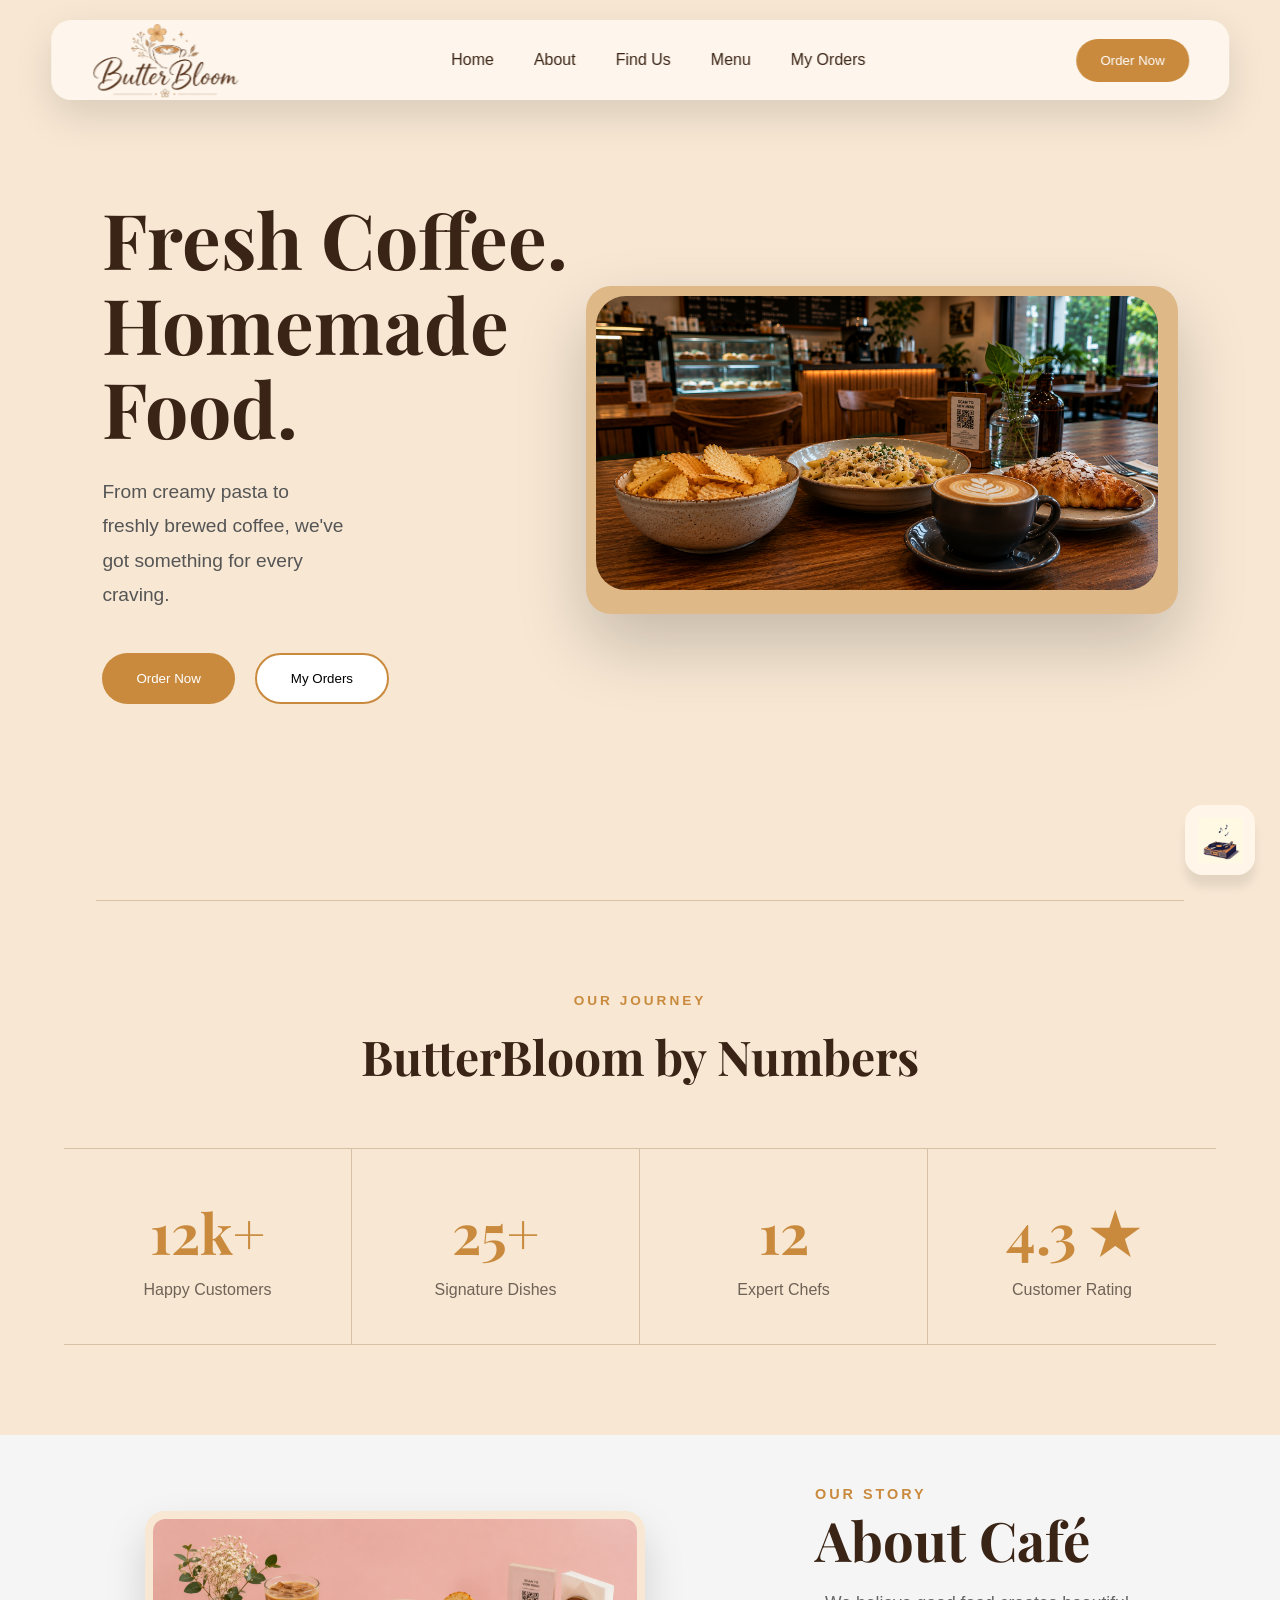
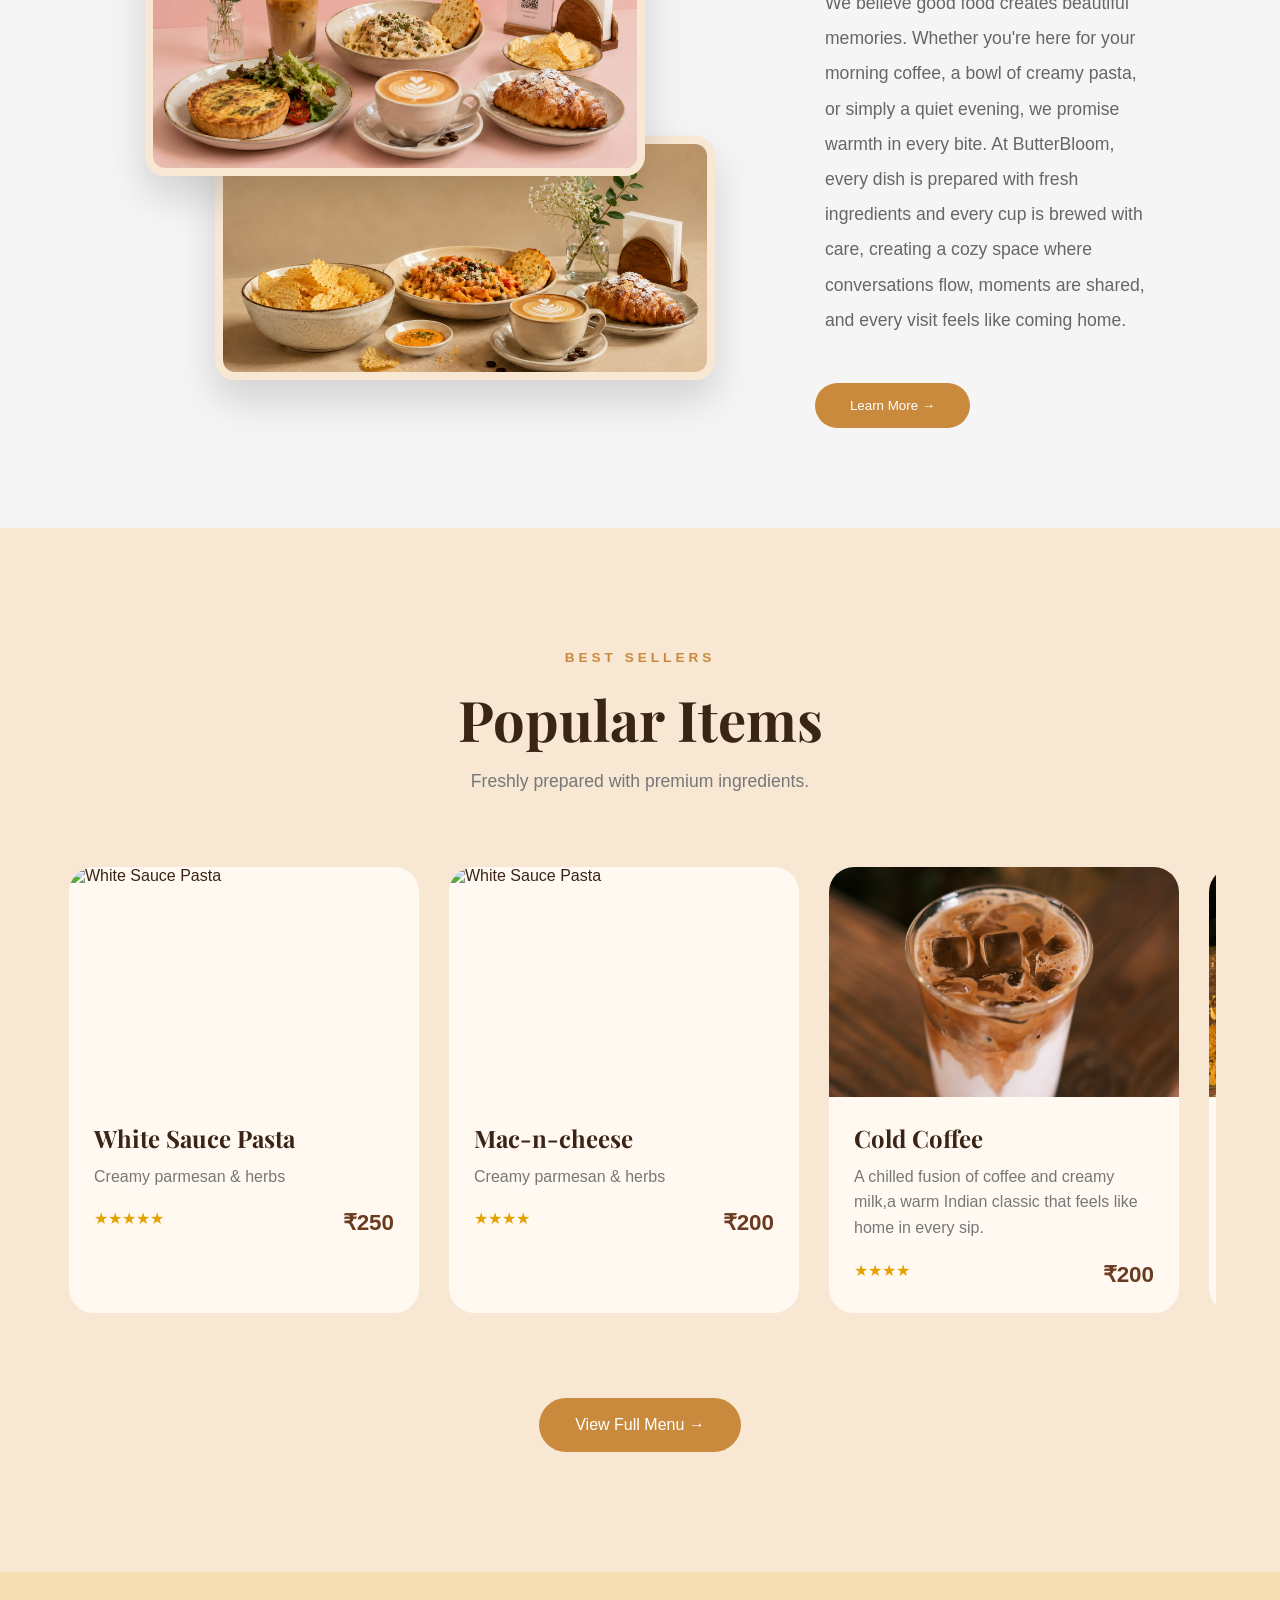
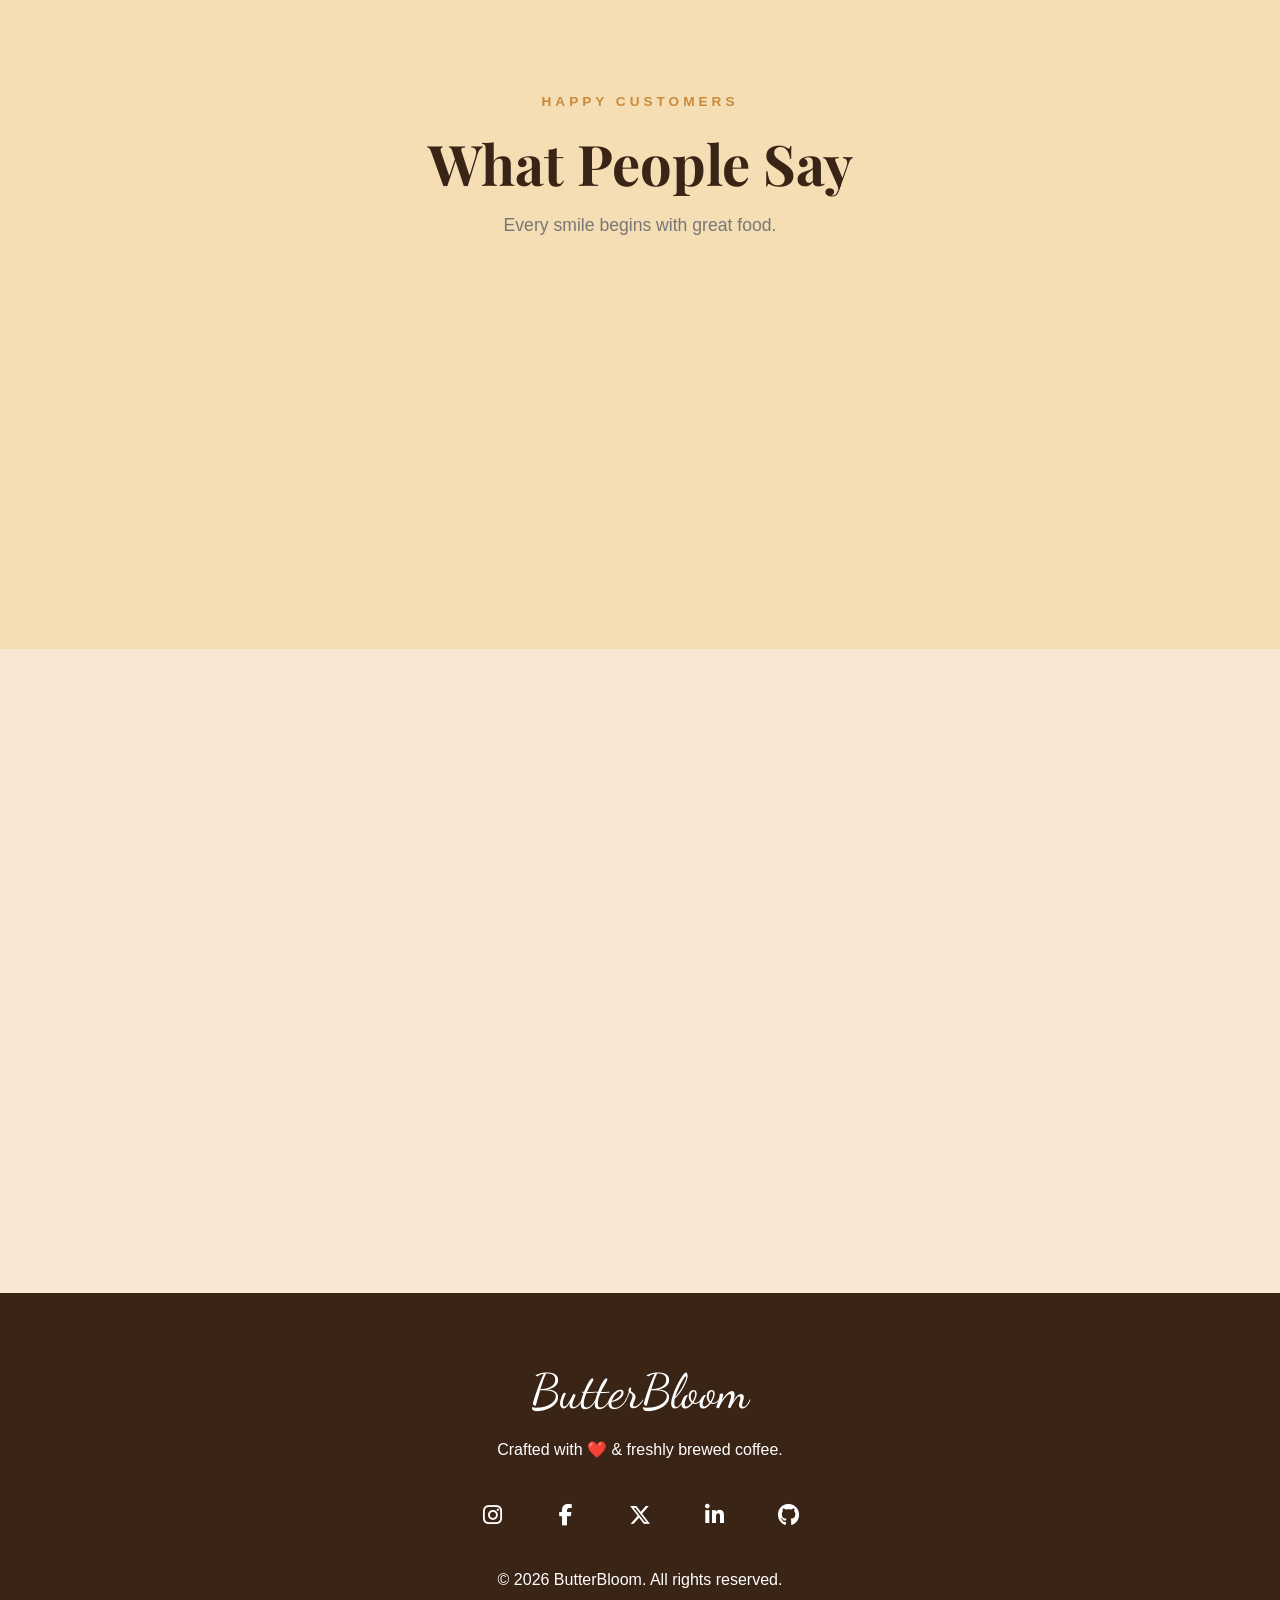
==== commit 0bc75ab1: "cart preview in menu added, nav-bar logo png added" ====
--- a/index.html
+++ b/index.html
@@ -35,7 +35,7 @@
     <nav class="navbar">
 
     <div class="logo">
-        ButterBloom
+        <img src="images/logo3.PNG" alt="butterbloom-logo">
     </div>
 
     <ul class="nav-links">
@@ -113,6 +113,9 @@
 
 </section>
 
+<div class="divider"></div>
+
+
 <!-- STATS -->
 
 <section class="stats reveal">
@@ -203,7 +206,6 @@
 
 </section>
 
-<div class="divider"></div>
 
 
 <!-- <img src="https://cdn-icons-png.flaticon.com/512/924/924514.png"
@@ -312,7 +314,7 @@
 
 </section>
 
-<div class="divider"></div>
+<!-- <div class="divider"></div> -->
 
 <!-- TESTIMONIALS -->
 
--- a/style/navstyle.css
+++ b/style/navstyle.css
@@ -7,7 +7,7 @@
     left:50%;
     transform:translateX(-50%);
     width:92%;
-    height:75px;
+    height: 80px;
 
     display:flex;
     justify-content:space-between;
@@ -32,10 +32,15 @@
 }
 
 .logo{
+    display:flex;
+    align-items:center;
+    text-decoration:none;
+}
 
-    font-family:"Dancing Script",cursive;
-    font-size:3rem;
-    color:#6b3b20;
+.logo img{
+    height:75px;
+    width:auto;
+    display:block;
 }
 
 .nav-links{
@@ -69,7 +74,7 @@
 
     .navbar {
         padding: 0px 20px;
-        height: 75px;
+        height: 80px;
         width: auto;
     }
     
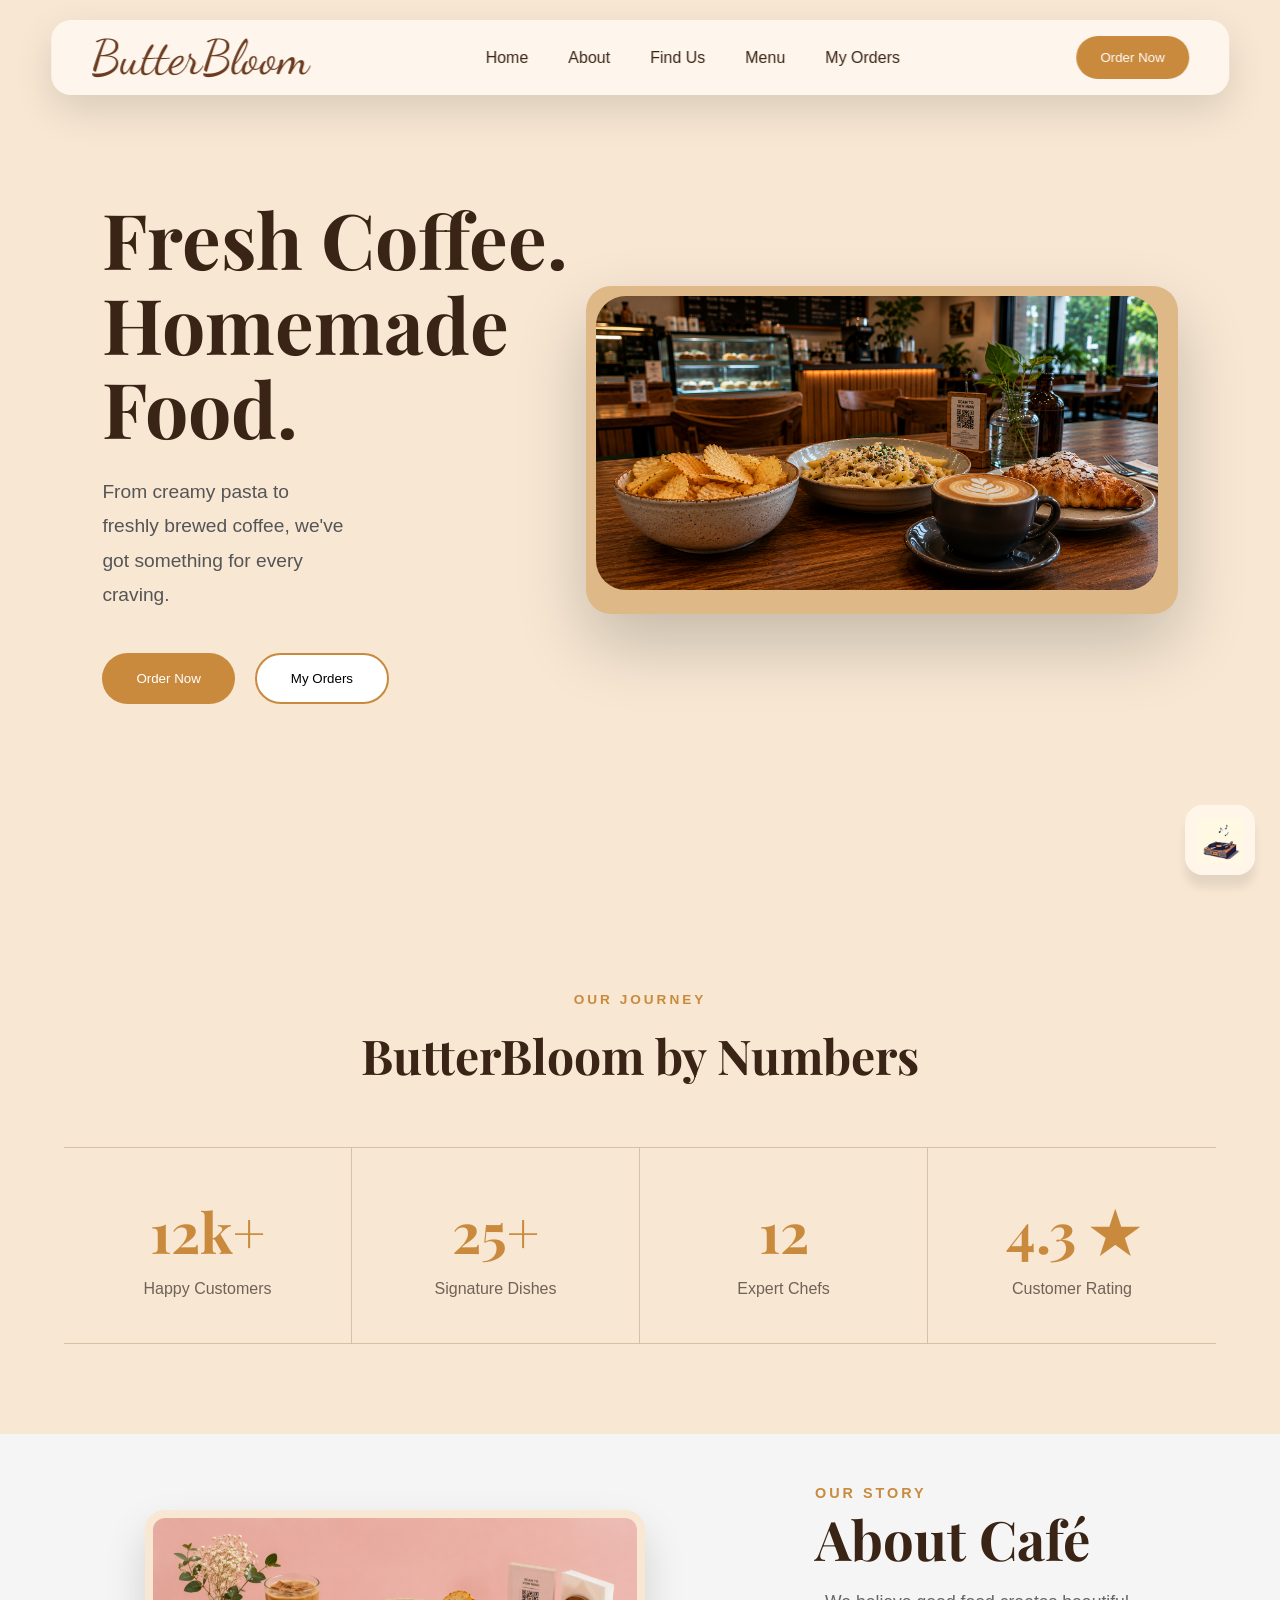
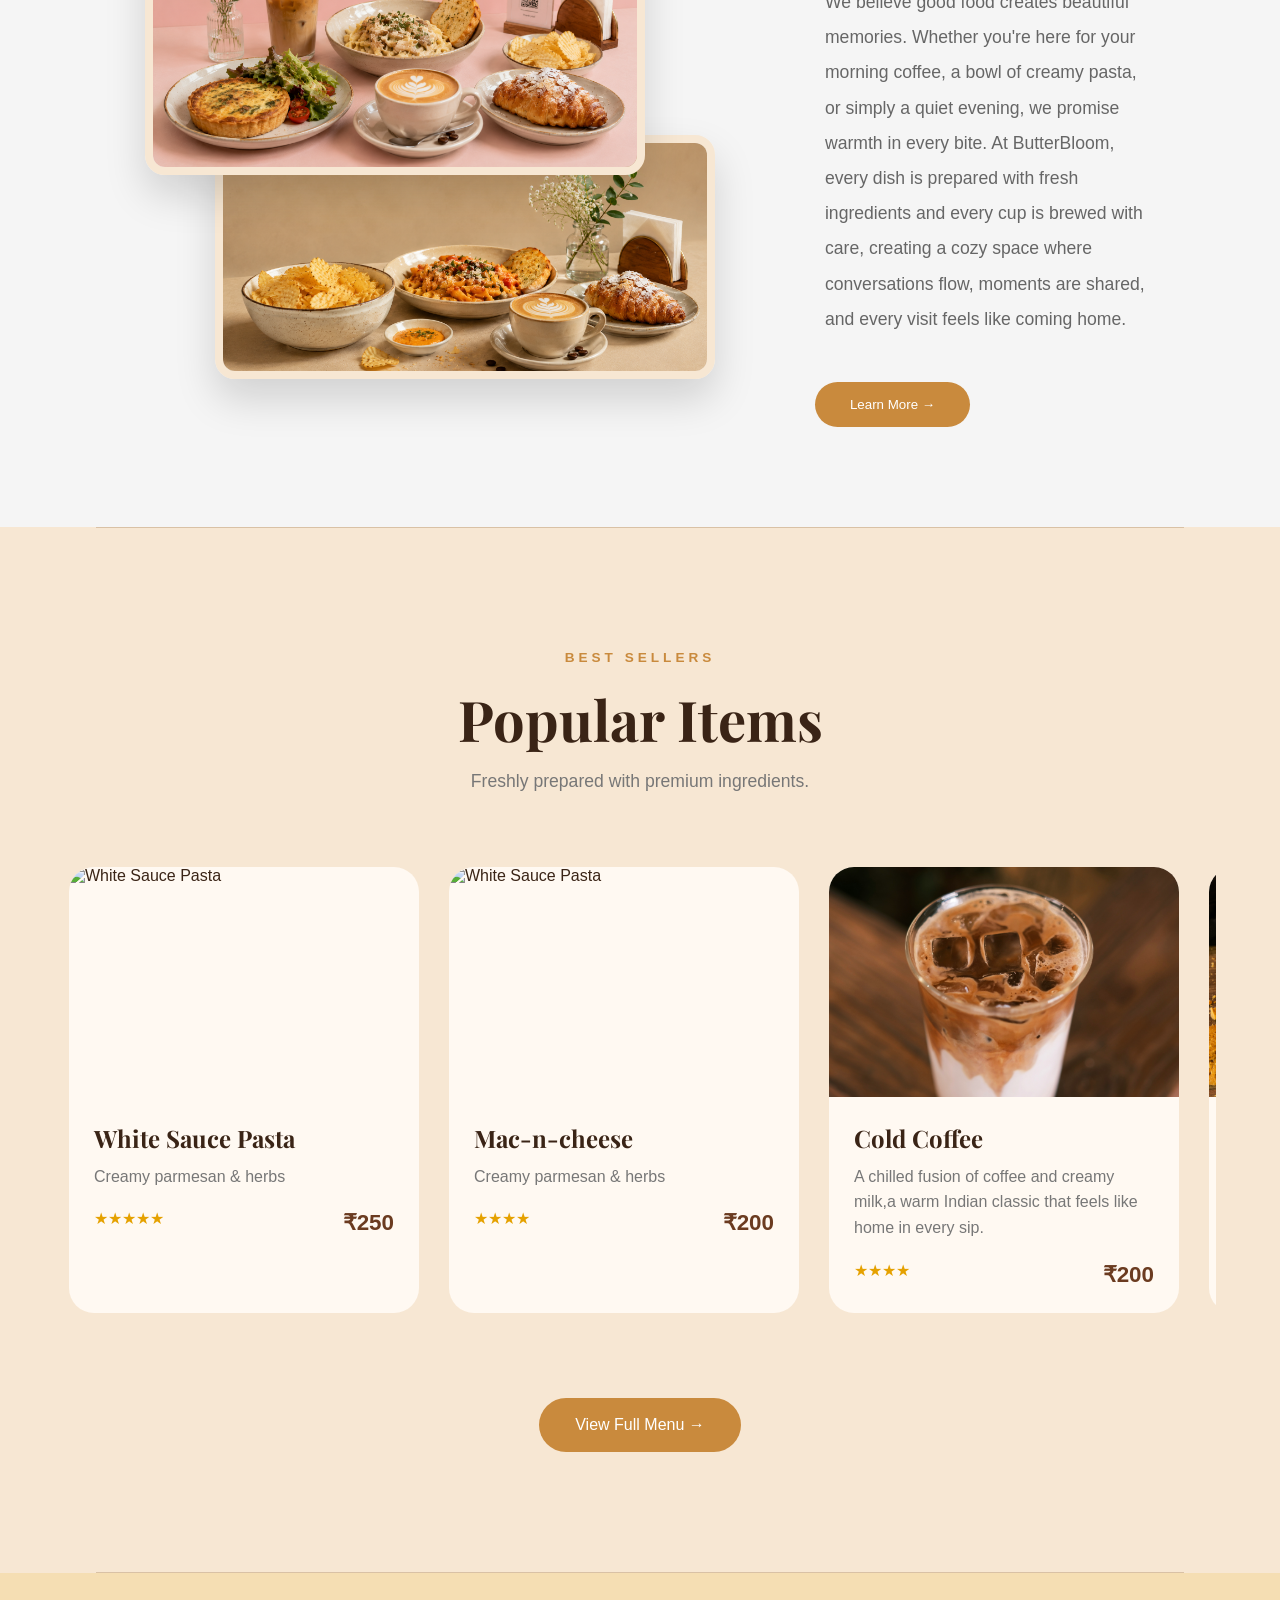
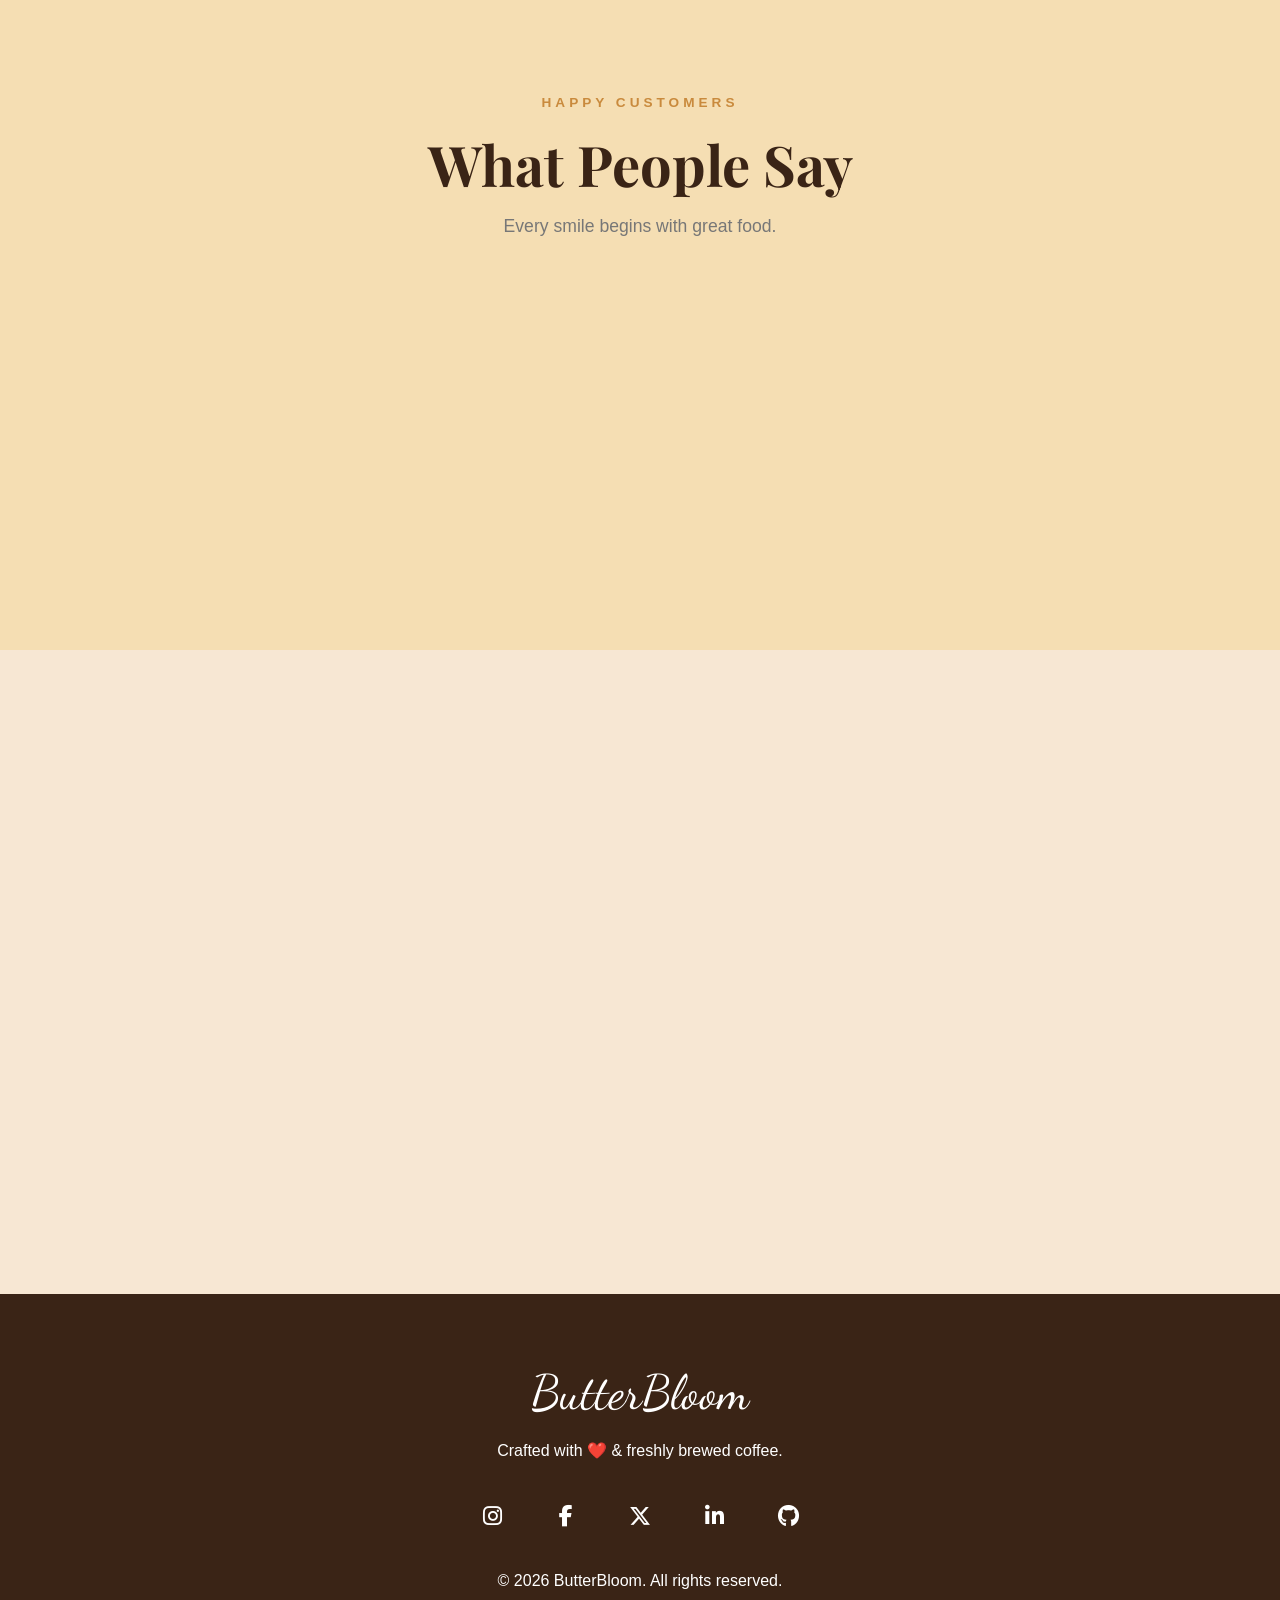
==== commit 88bbe266: "changed the food-card color" ====
--- a/index.html
+++ b/index.html
@@ -35,7 +35,7 @@
     <nav class="navbar">
 
     <div class="logo">
-        <img src="images/logo3.PNG" alt="butterbloom-logo">
+        ButterBloom
     </div>
 
     <ul class="nav-links">
@@ -113,9 +113,6 @@
 
 </section>
 
-<div class="divider"></div>
-
-
 <!-- STATS -->
 
 <section class="stats reveal">
@@ -206,6 +203,7 @@
 
 </section>
 
+<div class="divider"></div>
 
 
 <!-- <img src="https://cdn-icons-png.flaticon.com/512/924/924514.png"
@@ -314,7 +312,7 @@
 
 </section>
 
-<!-- <div class="divider"></div> -->
+<div class="divider"></div>
 
 <!-- TESTIMONIALS -->
 
--- a/style/navstyle.css
+++ b/style/navstyle.css
@@ -7,7 +7,7 @@
     left:50%;
     transform:translateX(-50%);
     width:92%;
-    height: 80px;
+    height:75px;
 
     display:flex;
     justify-content:space-between;
@@ -32,15 +32,10 @@
 }
 
 .logo{
-    display:flex;
-    align-items:center;
-    text-decoration:none;
-}
 
-.logo img{
-    height:75px;
-    width:auto;
-    display:block;
+    font-family:"Dancing Script",cursive;
+    font-size:3rem;
+    color:#6b3b20;
 }
 
 .nav-links{
@@ -74,7 +69,7 @@
 
     .navbar {
         padding: 0px 20px;
-        height: 80px;
+        height: 75px;
         width: auto;
     }
     
